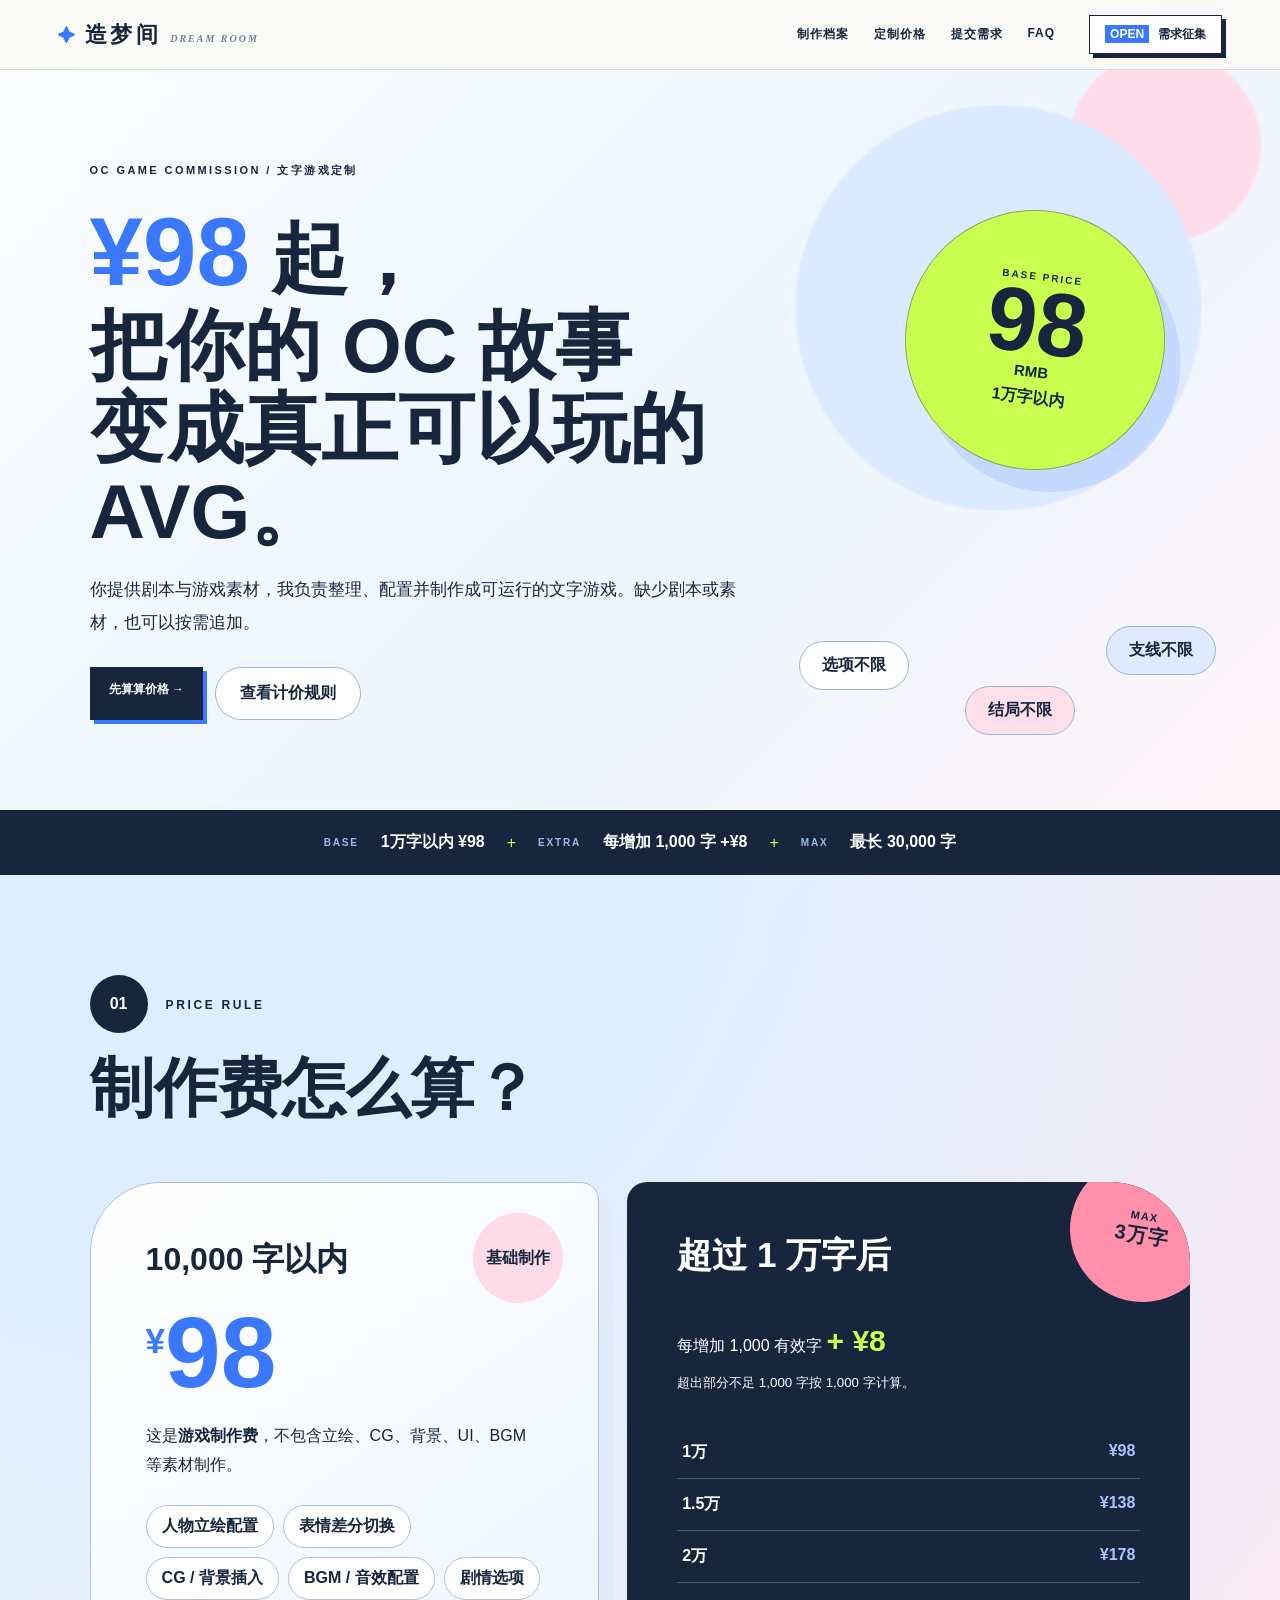
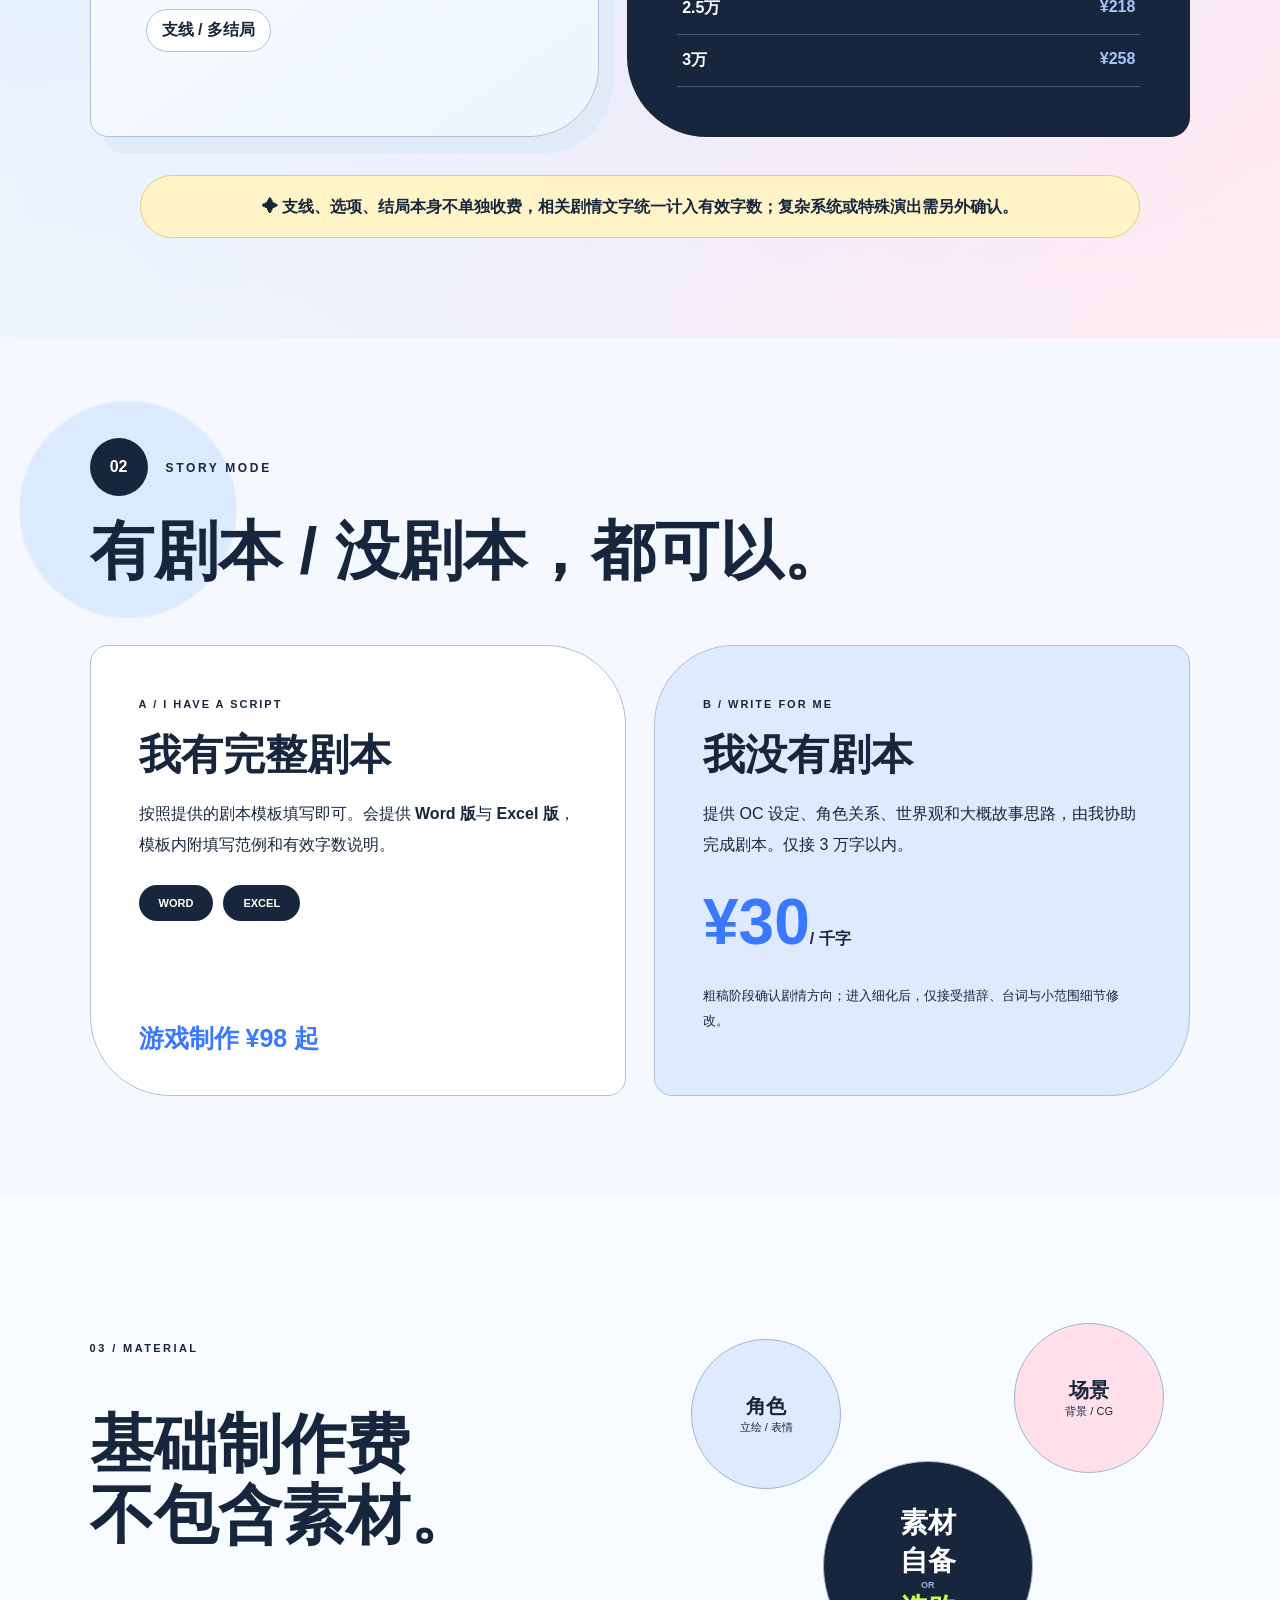
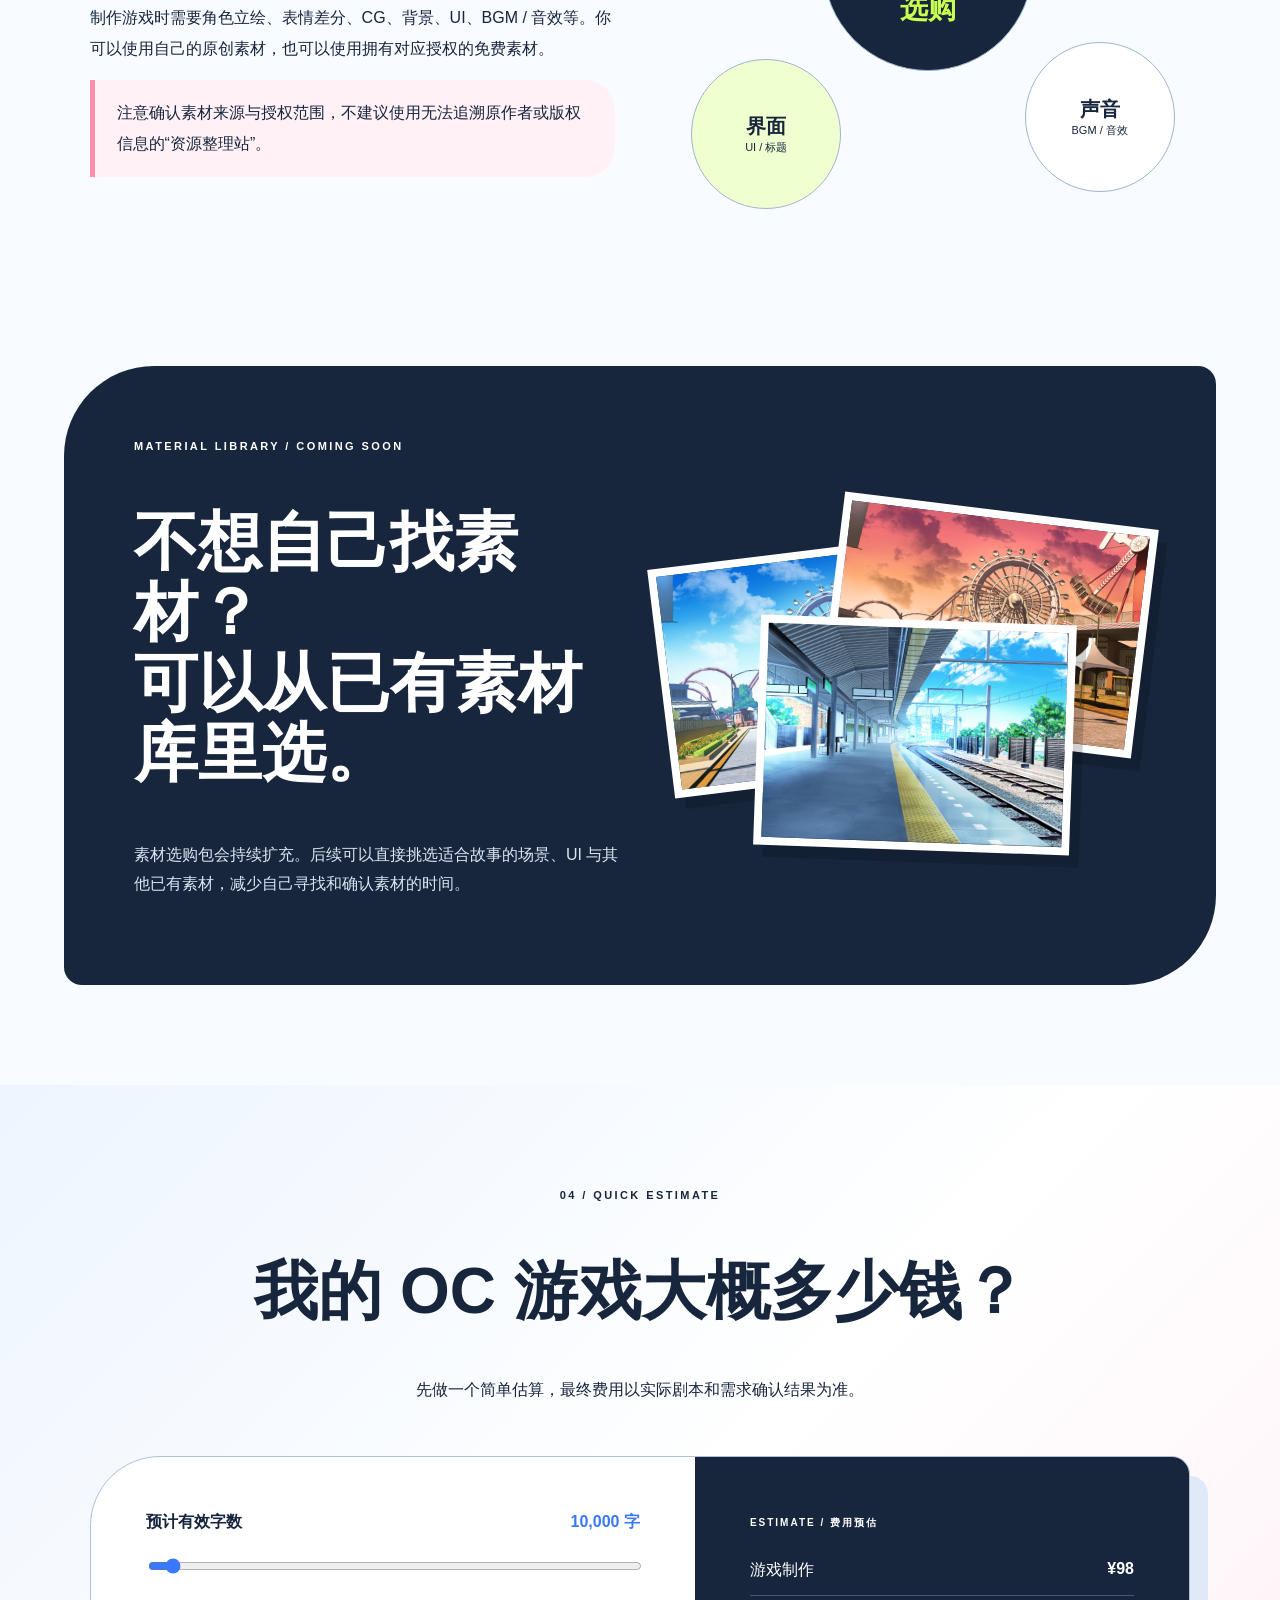
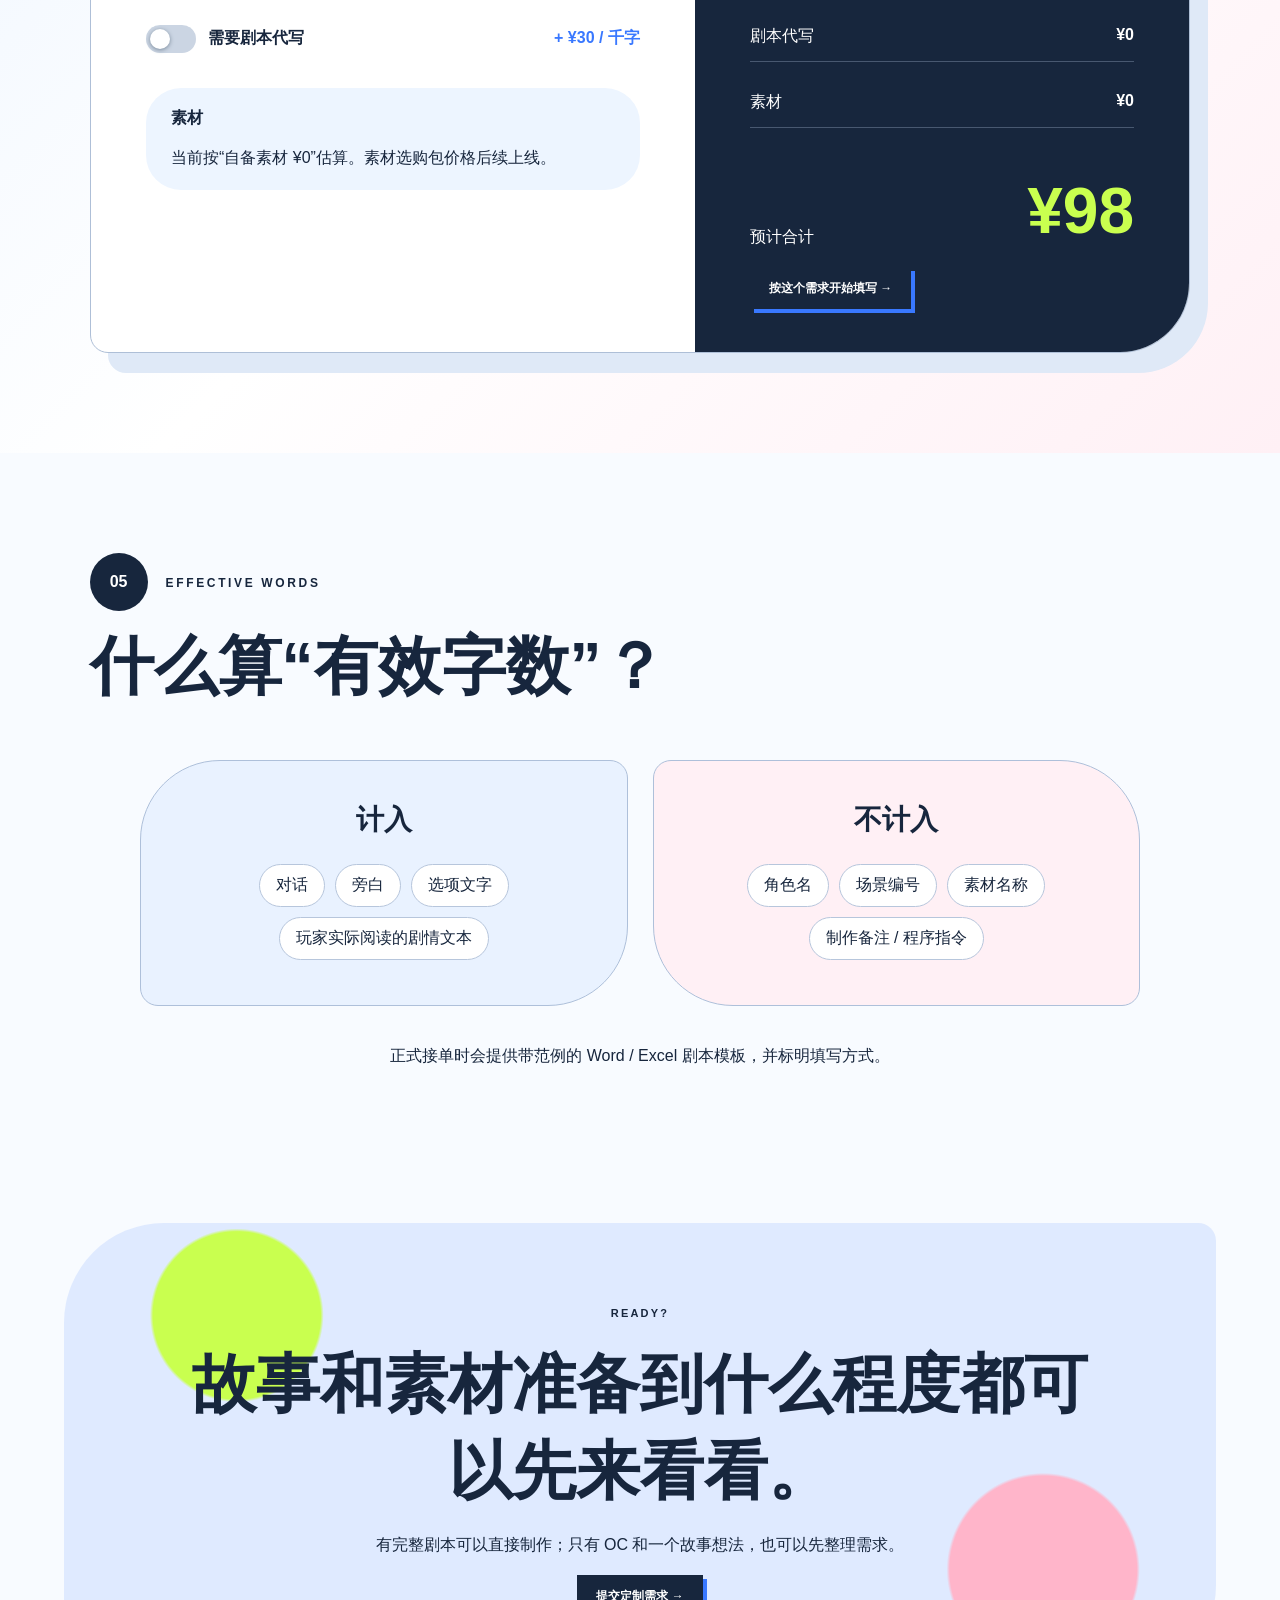
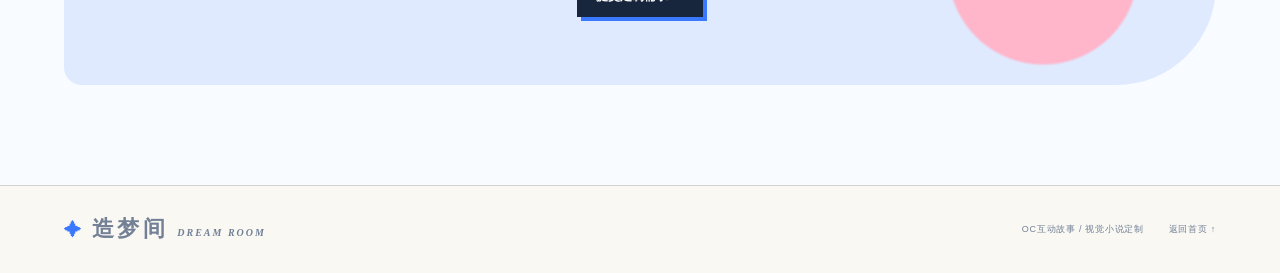
==== commission.html @ 1ba63435 "Add files via upload" ====
<!doctype html><html lang="zh-CN"><head><meta charset="utf-8"><meta name="viewport" content="width=device-width,initial-scale=1"><title>定制价格｜造梦间</title><link rel="stylesheet" href="style.css"><link rel="stylesheet" href="subpages.css"><link rel="stylesheet" href="pricing.css"></head><body class="subpage"><header class="nav"><a class="brand" href="index.html"><span class="brand-star">✦</span><b>造梦间</b><em>DREAM ROOM</em></a><nav><a href="index.html#project">制作档案</a><a href="commission.html">定制价格</a><a href="request.html">提交需求</a><a href="faq.html">FAQ</a></nav><a class="nav-ticket" href="request.html"><span>OPEN</span> 需求征集</a></header><main>
<section class="price-hero"><div class="hero-copy"><span class="eyebrow">OC GAME COMMISSION / 文字游戏定制</span><h1><i>¥98</i> 起，<br>把你的 OC 故事<br><strong>变成真正可以玩的 AVG。</strong></h1><p>你提供剧本与游戏素材，我负责整理、配置并制作成可运行的文字游戏。缺少剧本或素材，也可以按需追加。</p><div class="hero-actions"><a class="btn-fill" href="#calculator">先算算价格 →</a><a class="soft-btn" href="#rules">查看计价规则</a></div></div><div class="price-sticker"><small>BASE PRICE</small><b>98</b><span>RMB</span><em>1万字以内</em></div><div class="bubble b1">选项不限</div><div class="bubble b2">结局不限</div><div class="bubble b3">支线不限</div></section>
<section class="price-strip"><span>BASE</span><b>1万字以内 ¥98</b><i>+</i><span>EXTRA</span><b>每增加 1,000 字 +¥8</b><i>+</i><span>MAX</span><b>最长 30,000 字</b></section>
<section class="pricing-section" id="rules"><div class="sub-title"><b>01</b><span>PRICE RULE</span><h2>制作费怎么算？</h2></div><div class="price-layout"><article class="main-price-card"><div class="round-label">基础制作</div><h3>10,000 字以内</h3><div class="huge-price"><sup>¥</sup>98</div><p>这是<strong>游戏制作费</strong>，不包含立绘、CG、背景、UI、BGM 等素材制作。</p><div class="included"><span>人物立绘配置</span><span>表情差分切换</span><span>CG / 背景插入</span><span>BGM / 音效配置</span><span>剧情选项</span><span>支线 / 多结局</span></div></article><div class="price-ruler"><h3>超过 1 万字后</h3><p>每增加 1,000 有效字 <strong>+ ¥8</strong><br><small>超出部分不足 1,000 字按 1,000 字计算。</small></p><div class="ruler-list"><span><b>1万</b><em>¥98</em></span><span><b>1.5万</b><em>¥138</em></span><span><b>2万</b><em>¥178</em></span><span><b>2.5万</b><em>¥218</em></span><span><b>3万</b><em>¥258</em></span></div><div class="limit-orb">MAX<br><b>3万字</b></div></div></div><div class="notice-pill">✦ 支线、选项、结局本身不单独收费，相关剧情文字统一计入有效字数；复杂系统或特殊演出需另外确认。</div></section>
<section class="script-section"><div class="sub-title"><b>02</b><span>STORY MODE</span><h2>有剧本 / 没剧本，都可以。</h2></div><div class="script-cards"><article class="script-card have"><span>A / I HAVE A SCRIPT</span><h3>我有完整剧本</h3><p>按照提供的剧本模板填写即可。会提供 <b>Word 版</b>与 <b>Excel 版</b>，模板内附填写范例和有效字数说明。</p><div class="doc-pills"><i>WORD</i><i>EXCEL</i></div><strong>游戏制作 ¥98 起</strong></article><article class="script-card need"><span>B / WRITE FOR ME</span><h3>我没有剧本</h3><p>提供 OC 设定、角色关系、世界观和大概故事思路，由我协助完成剧本。仅接 3 万字以内。</p><div class="writer-price"><b>¥30</b><em>/ 千字</em></div><p class="mini">粗稿阶段确认剧情方向；进入细化后，仅接受措辞、台词与小范围细节修改。</p></article></div></section>
<section class="material-section"><div class="material-copy"><span>03 / MATERIAL</span><h2>基础制作费<br>不包含素材。</h2><p>制作游戏时需要角色立绘、表情差分、CG、背景、UI、BGM / 音效等。你可以使用自己的原创素材，也可以使用拥有对应授权的免费素材。</p><p class="warning">注意确认素材来源与授权范围，不建议使用无法追溯原作者或版权信息的“资源整理站”。</p></div><div class="material-orbit"><div class="mat m1">角色<br><small>立绘 / 表情</small></div><div class="mat m2">场景<br><small>背景 / CG</small></div><div class="mat m3">界面<br><small>UI / 标题</small></div><div class="mat m4">声音<br><small>BGM / 音效</small></div><div class="center-mat">素材<br>自备<br><i>OR</i><b>选购</b></div></div></section>
<section class="library-tease"><div><span>MATERIAL LIBRARY / COMING SOON</span><h2>不想自己找素材？<br>可以从已有素材库里选。</h2><p>素材选购包会持续扩充。后续可以直接挑选适合故事的场景、UI 与其他已有素材，减少自己寻找和确认素材的时间。</p></div><div class="scene-stack"><img src="assets/park-day.jpg" onerror="this.src='../rtamu01_19201080.jpg'" alt="场景"><img src="assets/park-sunset.jpg" alt="场景"><img src="assets/station.jpg" onerror="this.style.display='none'" alt="场景"></div></section>
<section class="calculator" id="calculator"><div class="calc-head"><span>04 / QUICK ESTIMATE</span><h2>我的 OC 游戏大概多少钱？</h2><p>先做一个简单估算，最终费用以实际剧本和需求确认结果为准。</p></div><div class="calc-box"><div class="calc-controls"><label>预计有效字数 <output id="wordOut">10,000 字</output><input id="words" type="range" min="10000" max="30000" step="1000" value="10000"></label><label class="toggle-row"><input id="writing" type="checkbox"><span></span><b>需要剧本代写</b><em>+ ¥30 / 千字</em></label><div class="calc-note"><b>素材</b><p>当前按“自备素材 ¥0”估算。素材选购包价格后续上线。</p></div></div><div class="receipt"><small>ESTIMATE / 费用预估</small><p><span>游戏制作</span><b id="gamePrice">¥98</b></p><p><span>剧本代写</span><b id="writePrice">¥0</b></p><p><span>素材</span><b>¥0</b></p><hr><div class="total"><span>预计合计</span><strong id="totalPrice">¥98</strong></div><a class="btn-fill" href="request.html">按这个需求开始填写 →</a></div></div></section>
<section class="word-rule"><div class="sub-title"><b>05</b><span>EFFECTIVE WORDS</span><h2>什么算“有效字数”？</h2></div><div class="word-bubbles"><div class="yes"><b>计入</b><span>对话</span><span>旁白</span><span>选项文字</span><span>玩家实际阅读的剧情文本</span></div><div class="no"><b>不计入</b><span>角色名</span><span>场景编号</span><span>素材名称</span><span>制作备注 / 程序指令</span></div></div><p>正式接单时会提供带范例的 Word / Excel 剧本模板，并标明填写方式。</p></section>
<section class="final-cta"><span>READY?</span><h2>故事和素材准备到什么程度都可以先来看看。</h2><p>有完整剧本可以直接制作；只有 OC 和一个故事想法，也可以先整理需求。</p><a class="btn-fill" href="request.html">提交定制需求 →</a></section>
</main><footer><div class="brand"><span class="brand-star">✦</span><b>造梦间</b><em>DREAM ROOM</em></div><p>OC互动故事 / 视觉小说定制</p><a href="index.html">返回首页 ↑</a></footer><script src="pricing.js"></script></body></html>
---- style.css ----
:root{
  --ink:#182335;--blue:#3978ee;--sky:#72c9f3;--ice:#eef7ff;--paper:#fbfaf7;--cream:#f4f0e8;
  --pink:#ef9fbd;--lime:#cafa66;--line:#b8c7d7;--muted:#66758a;--dark:#101722;
  --serif:"Times New Roman","Songti SC","SimSun",serif;
  --sans:"Arial","PingFang SC","Microsoft YaHei",sans-serif;
  --cnserif:"Songti SC","STSong","SimSun",serif;
  --kai:"KaiTi","STKaiti",serif;
}
*{box-sizing:border-box}html{scroll-behavior:smooth}body{margin:0;color:var(--ink);font-family:var(--sans);background:#f7f7f4;overflow-x:hidden}a{color:inherit;text-decoration:none}img{display:block}.page-noise{position:fixed;inset:0;pointer-events:none;z-index:100;background-image:radial-gradient(rgba(24,35,53,.055) .55px,transparent .55px);background-size:5px 5px;mix-blend-mode:multiply;opacity:.22}.nav{height:70px;padding:0 4.5vw;display:flex;align-items:center;gap:34px;position:fixed;z-index:50;top:0;width:100%;background:rgba(250,250,247,.9);backdrop-filter:blur(16px);border-bottom:1px solid rgba(24,35,53,.14)}.brand{display:flex;align-items:baseline;gap:9px;margin-right:auto}.brand-star{color:var(--blue);font-size:18px}.brand b{font-family:var(--cnserif);font-size:22px;letter-spacing:.16em}.brand em{font-family:Georgia,var(--serif);font-size:10px;font-weight:600;letter-spacing:.2em;color:#718097}.nav nav{display:flex;gap:25px;font-size:12px;font-weight:700;letter-spacing:.08em}.nav nav a{position:relative;padding:5px 0}.nav nav a:after{content:"";position:absolute;left:0;right:100%;bottom:0;height:2px;background:var(--blue);transition:.25s}.nav nav a:hover:after{right:0}.nav-ticket{font-size:12px;font-weight:800;border:1px solid var(--ink);padding:10px 15px;box-shadow:4px 4px 0 var(--ink);background:white}.nav-ticket span{background:var(--blue);color:white;padding:2px 5px;margin-right:6px}

.hero{min-height:850px;height:100vh;position:relative;overflow:hidden;padding-top:70px;background:linear-gradient(135deg,#f8f7f2 0%,#edf7ff 57%,#f7e9ef 100%)}.hero-bg{position:absolute;inset:0;background:linear-gradient(rgba(255,255,255,.86),rgba(255,255,255,.86)),url('assets/park-day.jpg') center/cover;filter:saturate(.7);opacity:.38}.hero-script{position:absolute;top:70px;left:2.5vw;font-family:Georgia,var(--serif);font-style:italic;font-size:clamp(95px,15vw,240px);line-height:.9;color:rgba(54,81,112,.065);white-space:nowrap;letter-spacing:-.08em}.hero-gridmark{position:absolute;right:-5vw;top:15vh;width:46vw;height:46vw;border-radius:50%;border:1px solid rgba(57,120,238,.17);box-shadow:0 0 0 42px rgba(255,255,255,.18),0 0 0 43px rgba(57,120,238,.1),0 0 0 85px rgba(255,255,255,.14),0 0 0 86px rgba(57,120,238,.07)}.hero-card{position:absolute;z-index:5;left:6.2vw;top:20%;width:min(590px,45vw);padding:28px 34px 30px;background:rgba(255,255,255,.84);border:1px solid rgba(24,35,53,.5);box-shadow:12px 12px 0 rgba(57,120,238,.15),0 30px 70px rgba(31,62,101,.13)}.hero-card:before,.hero-card:after{content:"✦";position:absolute;font-size:22px;color:var(--blue)}.hero-card:before{left:-11px;top:-16px}.hero-card:after{right:-11px;bottom:-16px}.hero-card-head{display:flex;justify-content:space-between;border-bottom:1px solid rgba(24,35,53,.24);padding-bottom:11px;font-size:9px;font-weight:800;letter-spacing:.18em}.hero-card-head b{color:var(--blue)}.hero-title{padding:42px 0 30px}.hero-title small{font-family:var(--kai);font-size:16px;color:#74849b}.hero h1{font-family:var(--cnserif);font-size:clamp(42px,4.5vw,72px);line-height:1.14;margin:12px 0 20px;letter-spacing:-.035em;font-weight:700}.hero h1 i{font-family:var(--kai);font-weight:500;color:var(--blue);font-style:normal}.hero-title p{font-size:12px;letter-spacing:.28em;font-weight:800;color:#54657c}.hero-actions{display:flex;gap:12px}.btn-fill,.btn-line{font-size:12px;font-weight:800;padding:13px 18px;border:1px solid var(--ink)}.btn-fill{background:var(--ink);color:white;box-shadow:4px 4px 0 var(--blue)}.btn-line{background:white}.hero-meta{display:grid;grid-template-columns:repeat(3,1fr);margin-top:36px;border-top:1px solid rgba(24,35,53,.18);padding-top:17px;gap:15px;font-size:8px;letter-spacing:.13em;color:#8590a0}.hero-meta b{display:block;margin-top:5px;font-size:10px;color:var(--ink);letter-spacing:.04em}.hero-visual{position:absolute;z-index:3;right:3vw;top:9%;width:52vw;height:87%;}.photo-frame{position:absolute;right:0;top:9%;width:77%;height:67%;background:#fff;padding:10px;border:1px solid rgba(24,35,53,.2);box-shadow:0 28px 60px rgba(39,72,110,.17);transform:rotate(1.2deg);overflow:hidden}.photo-frame:before{content:"";position:absolute;inset:18px;border:1px solid rgba(255,255,255,.75);z-index:2}.photo-frame img{width:100%;height:100%;object-fit:cover}.photo-label{position:absolute;right:16px;bottom:15px;background:white;border:1px solid var(--ink);padding:7px 9px;font-size:8px;font-weight:900;letter-spacing:.16em}.hero-girl{position:absolute;height:96%;left:3%;bottom:-10%;z-index:6;filter:drop-shadow(0 20px 22px rgba(31,51,80,.2))}.mini-polaroid{position:absolute;z-index:8;background:#fff;padding:7px 7px 22px;border:1px solid rgba(24,35,53,.22);box-shadow:0 10px 28px rgba(27,49,78,.16)}.mini-polaroid img{width:100%;height:100%;object-fit:cover}.mini-polaroid span{position:absolute;bottom:6px;left:8px;font:700 7px Arial;letter-spacing:.14em}.mini-a{width:190px;height:130px;right:3%;bottom:4%;transform:rotate(-4deg)}.mini-b{width:145px;height:105px;right:30%;top:5%;transform:rotate(5deg)}.sticker{position:absolute;z-index:9;display:grid;place-items:center;background:white;border:1px solid var(--ink);font-weight:900;box-shadow:3px 3px 0 var(--ink)}.st1{right:4%;top:4%;width:42px;height:42px;color:var(--blue);font-size:21px;transform:rotate(8deg)}.st2{right:18%;bottom:7%;width:48px;height:28px;background:var(--lime);font-size:12px;transform:rotate(-6deg)}.st3{right:0;top:31%;padding:7px 10px;background:var(--pink);font-size:9px;letter-spacing:.12em;transform:rotate(90deg)}.scroll-note{position:absolute;z-index:9;left:6.2vw;bottom:26px;font-size:8px;font-weight:800;letter-spacing:.2em;color:#75869b}

.file-section,.commission-section,.process-section{position:relative;max-width:1500px;margin:auto;padding:120px 6vw 130px}.giant-word{position:absolute;top:68px;left:3.5vw;font:bold clamp(70px,10vw,150px)/1 Arial;color:rgba(30,45,65,.045);letter-spacing:-.07em;white-space:nowrap}.giant-word.soft{color:rgba(57,120,238,.055)}.file-title-row{position:relative;z-index:2;display:flex;align-items:flex-end;justify-content:space-between;margin-bottom:52px}.chapter-tag{display:grid;grid-template-columns:56px auto;grid-template-rows:auto auto;align-items:center;column-gap:14px}.chapter-tag>span{grid-row:1/3;display:grid;place-items:center;width:56px;height:56px;border:1px solid var(--ink);font-family:Georgia,var(--serif);font-size:22px;font-style:italic;background:white;box-shadow:4px 4px 0 var(--blue)}.chapter-tag b{font-family:var(--cnserif);font-size:30px;letter-spacing:.06em}.chapter-tag em{font:700 9px Arial;letter-spacing:.22em;color:#7d8999}.status-ribbon{position:relative;background:var(--ink);color:white;padding:10px 22px 10px 28px;font-size:9px;font-weight:900;letter-spacing:.17em}.status-ribbon:before{content:"";position:absolute;left:-12px;top:0;border-top:17px solid transparent;border-bottom:17px solid transparent;border-right:12px solid var(--ink)}.project-board{display:grid;grid-template-columns:1.45fr .75fr;gap:38px;align-items:start}.screen-frame{padding:12px;background:white;border:1px solid rgba(24,35,53,.28);box-shadow:10px 12px 0 rgba(24,35,53,.055),0 28px 55px rgba(44,67,94,.1)}.frame-top,.frame-bottom{display:flex;justify-content:space-between;align-items:center;padding:6px 4px;font-size:8px;font-weight:800;letter-spacing:.16em}.frame-top b{background:var(--blue);color:white;padding:3px 6px}.screen-frame>img{width:100%;aspect-ratio:16/9;object-fit:cover;border:1px solid #d9dce1}.frame-bottom{color:#8490a0}.snapshot-row{display:grid;grid-template-columns:1fr 1fr;gap:14px;margin-top:14px}.snapshot-row figure{margin:0;background:white;border:1px solid rgba(24,35,53,.18);padding:7px 7px 24px;position:relative}.snapshot-row img{width:100%;height:160px;object-fit:cover}.snapshot-row figcaption{position:absolute;bottom:6px;left:8px;font-size:8px;font-weight:800;letter-spacing:.14em}.project-sheet{position:relative;background:#fffdfa;border:1px solid rgba(24,35,53,.28);padding:42px 36px 34px;min-height:650px;box-shadow:8px 8px 0 #e7edf3}.project-sheet:before{content:"";position:absolute;left:16px;top:0;bottom:0;border-left:1px dashed #cbd4dc}.paperclip{position:absolute;right:24px;top:12px;font:60px/1 Georgia;color:#111;transform:rotate(-12deg)}.sheet-kicker{font-size:9px;font-weight:900;letter-spacing:.18em;color:var(--blue)}.project-sheet h2{font-family:var(--cnserif);font-size:44px;line-height:1.15;margin:18px 0 24px}.project-sheet h2 i{font-family:var(--kai);font-weight:400;color:var(--blue);font-style:normal}.project-sheet p{line-height:1.9;color:#5f6f82;font-size:13px}.project-sheet .lead{font-family:var(--cnserif);font-size:17px;color:var(--ink)}.progress-list{margin-top:28px}.progress-list>div{position:relative;display:grid;grid-template-columns:1fr auto;gap:6px;margin-top:15px;font-size:10px;font-weight:800}.progress-list i{grid-column:1/3;height:4px;background:#e8edf1}.progress-list em{display:block;height:100%;background:linear-gradient(90deg,var(--blue),var(--sky))}.sheet-stamp{position:absolute;right:23px;bottom:25px;border:2px solid rgba(57,120,238,.5);color:rgba(57,120,238,.65);padding:8px 11px;font-size:8px;letter-spacing:.15em;transform:rotate(-8deg);text-align:center}.sheet-stamp b{font-size:12px}

.manifesto{height:680px;position:relative;overflow:hidden;background:#0e1724}.manifesto>img{width:100%;height:100%;object-fit:cover;filter:saturate(.9)}.manifesto-shade{position:absolute;inset:0;background:linear-gradient(90deg,rgba(9,17,29,.87),rgba(9,17,29,.45) 50%,rgba(9,17,29,.05))}.manifesto-card{position:absolute;left:7vw;top:50%;transform:translateY(-50%);color:white;border-left:1px solid rgba(255,255,255,.6);padding:12px 0 14px 34px;max-width:650px}.manifesto-card .num{position:absolute;left:-29px;top:-58px;font:italic 70px Georgia;color:var(--lime)}.manifesto-card small{font:700 9px Arial;letter-spacing:.22em;color:#c8dcf2}.manifesto-card h2{font-family:var(--cnserif);font-size:55px;line-height:1.15;margin:15px 0 20px}.manifesto-card h2 i{font-family:Georgia,var(--serif);font-style:italic;color:#9cc9ff;font-weight:400}.manifesto-card p{font-family:var(--kai);font-size:18px;line-height:2}.manifesto-card strong{display:block;margin-top:25px;font-size:14px;letter-spacing:.05em}.manifesto-script{position:absolute;right:2vw;bottom:-10px;font:italic clamp(60px,9vw,130px)/1 Georgia;color:rgba(255,255,255,.16);white-space:nowrap}

.side-copy{font-family:var(--kai);font-size:14px;line-height:1.8;color:#728096;text-align:right}.commission-deck{display:grid;grid-template-columns:repeat(4,1fr);gap:18px}.deck-card{position:relative;height:520px;background:#fff;border:1px solid rgba(24,35,53,.3);overflow:hidden;box-shadow:5px 6px 0 rgba(24,35,53,.055);transition:.3s}.deck-card:hover{transform:translateY(-8px) rotate(-.4deg);box-shadow:8px 12px 0 rgba(57,120,238,.13)}.deck-top{position:absolute;z-index:8;left:0;right:0;top:0;height:48px;display:flex;align-items:center;justify-content:space-between;padding:0 14px;border-bottom:1px solid rgba(24,35,53,.15);font-size:9px;font-weight:900;letter-spacing:.14em;background:rgba(255,255,255,.88)}.deck-top span{font:italic 22px Georgia;color:var(--blue)}.deck-card>img{position:absolute;height:78%;left:50%;transform:translateX(-50%);bottom:82px;object-fit:contain}.deck-copy{position:absolute;z-index:9;bottom:0;left:0;right:0;padding:18px;background:rgba(255,255,255,.93);border-top:1px solid rgba(24,35,53,.15)}.deck-copy h3{font-family:var(--cnserif);font-size:25px;margin:0 0 7px}.deck-copy p{font-size:11px;line-height:1.8;color:#647386;margin:0}.corner-code{position:absolute;z-index:10;right:-23px;top:96px;background:var(--ink);color:white;padding:6px 28px;font:800 8px Arial;letter-spacing:.15em;transform:rotate(90deg)}.card-character{background:linear-gradient(145deg,#fff 0 58%,#edf5ff 58%)}.card-story{background:#101720}.story-cut{position:absolute;inset:48px 0 115px;clip-path:polygon(0 0,100% 8%,90% 100%,0 92%)}.story-cut img{width:100%;height:100%;object-fit:cover;filter:saturate(.8)}.card-story .deck-copy,.card-story .deck-top{background:rgba(13,20,30,.88);color:white}.card-story .deck-copy p{color:#b8c8d8}.card-interaction{background:linear-gradient(150deg,#f7fbff,#e7f0ff)}.choice-ui{position:absolute;top:95px;left:22px;right:22px;padding:24px 18px;border:1px solid var(--ink);background:rgba(255,255,255,.82);box-shadow:6px 6px 0 var(--blue)}.choice-ui button{display:block;width:100%;margin:10px 0;padding:12px;border:1px solid #9fb2c9;background:white;text-align:left;font:800 9px Arial;letter-spacing:.12em}.choice-ui button:first-child{background:var(--ink);color:white}.choice-line{font-family:var(--kai);font-size:16px;margin-top:24px;border-top:1px dashed #8aa0b9;padding-top:18px}.card-visual{background:#f8f6f1}.visual-collage{position:absolute;top:70px;left:16px;right:16px;height:320px}.visual-collage img{position:absolute;width:78%;height:67%;object-fit:cover;border:7px solid white;box-shadow:0 10px 22px rgba(30,44,64,.12)}.visual-collage img:first-child{left:0;top:0;transform:rotate(-4deg)}.visual-collage img:last-child{right:0;bottom:0;transform:rotate(5deg)}

.character-showcase{padding:110px 6vw 130px;background:#eaf2ff;position:relative;overflow:hidden}.character-showcase:before{content:"CHARACTER";position:absolute;right:-2vw;top:15px;font:bold 120px Arial;color:rgba(57,120,238,.06);letter-spacing:-.08em}.showcase-head{max-width:1500px;margin:0 auto 46px}.showcase-head>span{font:800 9px Arial;letter-spacing:.2em;color:var(--blue)}.showcase-head h2{font-family:var(--cnserif);font-size:46px;line-height:1.15;margin:12px 0}.showcase-head h2 i{font-family:Georgia,var(--serif);font-style:italic;color:var(--blue);font-weight:400}.char-layout{max-width:1500px;margin:auto;display:grid;grid-template-columns:1.15fr .85fr;gap:22px}.char-card{height:600px;position:relative;overflow:hidden;border:1px solid rgba(24,35,53,.28);box-shadow:8px 9px 0 rgba(24,35,53,.07)}.blue-card{background:linear-gradient(145deg,#fff 0 53%,#cfe3ff 53%)}.dark-card{background:linear-gradient(145deg,#101722 0 53%,#dce6f5 53%)}.char-card>img{position:absolute;height:92%;bottom:-6%;left:49%;transform:translateX(-50%);filter:drop-shadow(0 14px 18px rgba(26,43,64,.18))}.char-name{position:absolute;z-index:5;left:28px;top:28px;max-width:45%}.dark-card .char-name{color:white}.char-name small{font:800 9px Arial;letter-spacing:.16em;color:var(--blue)}.dark-card .char-name small{color:#9ebeff}.char-name h3{font-family:var(--cnserif);font-size:42px;margin:12px 0 8px}.char-name p{font-family:var(--kai);font-size:15px}.thumbs{position:absolute;z-index:6;right:16px;top:70px;display:grid;gap:8px}.thumbs img{width:78px;height:105px;object-fit:cover;object-position:50% 15%;background:white;border:4px solid white;box-shadow:0 4px 12px rgba(20,35,55,.15)}

.process-section{padding-bottom:115px}.process-track{display:grid;grid-template-columns:1fr auto 1fr auto 1fr auto 1fr;align-items:center;gap:12px}.process-card{min-height:270px;background:#fff;border:1px solid rgba(24,35,53,.26);padding:26px 24px;position:relative}.process-card:before{content:"";position:absolute;top:10px;right:10px;width:22px;height:22px;border-top:1px solid var(--blue);border-right:1px solid var(--blue)}.process-card>span{font:italic 42px Georgia;color:#b9cce7}.process-card small{display:block;margin-top:16px;font:800 8px Arial;letter-spacing:.18em;color:var(--blue)}.process-card h3{font-family:var(--cnserif);font-size:22px;margin:18px 0 12px}.process-card p{font-size:12px;line-height:1.8;color:#68788b}.process-track>i{font:italic 30px Georgia;color:var(--blue)}

.requirements-section{background:var(--dark);color:white;padding:110px 6vw 0}.req-inner{max-width:1500px;margin:auto;display:grid;grid-template-columns:.7fr 1.3fr;gap:70px}.req-heading>span{font:800 9px Arial;letter-spacing:.2em;color:#8fb8ff}.req-heading h2{font-family:var(--cnserif);font-size:50px;line-height:1.15;margin:16px 0 25px}.req-heading h2 i{font-family:Georgia,var(--serif);font-style:italic;color:#9fc5ff;font-weight:400}.req-heading p{font-family:var(--kai);line-height:2;color:#aebdce}.req-stack{display:grid;gap:12px}.req-stack article{position:relative;background:#f7f7f4;color:var(--ink);padding:24px 30px 26px 78px;border-left:8px solid var(--blue)}.req-stack article:nth-child(2){border-left-color:var(--pink)}.req-stack article:nth-child(3){border-left-color:var(--lime)}.req-stack b{position:absolute;left:22px;top:20px;font:italic 32px Georgia;color:#aab6c6}.req-stack span{font:800 8px Arial;letter-spacing:.18em;color:#76879d}.req-stack h3{font-family:var(--cnserif);font-size:22px;margin:8px 0}.req-stack p{font-size:12px;line-height:1.8;color:#657487;margin:0}.req-note{margin:75px -6vw 0;padding:18px 6vw;background:var(--lime);color:#182335;text-align:center;font-family:var(--kai);font-size:15px;letter-spacing:.05em}

.contact{height:700px;position:relative;overflow:hidden;background:linear-gradient(120deg,#fdfcf9 0%,#ecf5ff 54%,#fdebf2 100%);padding:120px 7vw}.contact-bgword{position:absolute;left:-1vw;bottom:-8px;font:bold clamp(100px,17vw,250px)/.8 Arial;color:rgba(24,35,53,.05);letter-spacing:-.09em}.contact-copy{position:relative;z-index:4;max-width:650px}.contact-copy>span{font:800 9px Arial;letter-spacing:.2em;color:var(--blue)}.contact h2{font-family:var(--cnserif);font-size:clamp(46px,5vw,72px);line-height:1.14;margin:18px 0 24px}.contact h2 i{font-family:var(--kai);font-style:normal;color:var(--blue);font-weight:400}.contact p{font-size:13px;line-height:2;color:#617186}.contact button{margin-top:24px;border:1px solid var(--ink);background:var(--ink);color:white;padding:14px 22px;font-weight:900;box-shadow:5px 5px 0 var(--blue);cursor:pointer}.contact-girl{position:absolute;z-index:3;height:105%;right:7%;bottom:-18%;filter:drop-shadow(0 20px 25px rgba(33,54,82,.18))}.contact-ticket{position:absolute;z-index:5;right:4vw;bottom:45px;width:260px;background:white;border:1px solid var(--ink);padding:14px 16px;box-shadow:5px 5px 0 var(--ink);transform:rotate(-4deg)}.contact-ticket:before{content:"";position:absolute;top:0;bottom:0;left:44px;border-left:1px dashed #9aa6b4}.contact-ticket span{display:block;font:800 8px Arial;letter-spacing:.16em;color:var(--blue);margin-left:45px}.contact-ticket b{display:block;font:italic 24px Georgia;margin:8px 0 7px 45px}.contact-ticket em{display:block;font:800 8px Arial;letter-spacing:.13em;margin-left:45px;color:#6d7b8d}

footer{padding:28px 5vw;display:flex;align-items:center;gap:25px;background:#f9f8f3;border-top:1px solid rgba(24,35,53,.18);font-size:9px;letter-spacing:.08em;color:#738095}footer .brand{margin:0}footer p{margin-left:auto}footer>span{font-weight:900;color:var(--blue)}

@media(max-width:1050px){.nav nav{display:none}.hero-card{left:4vw;width:52vw}.hero-visual{right:-4vw;width:58vw}.commission-deck{grid-template-columns:1fr 1fr}.project-board{grid-template-columns:1fr}.project-sheet{min-height:0}.char-layout{grid-template-columns:1fr}.process-track{grid-template-columns:1fr}.process-track>i{transform:rotate(90deg);justify-self:center}.req-inner{grid-template-columns:1fr}.contact-girl{right:-2%}}
@media(max-width:720px){.nav{height:60px;padding:0 16px}.nav-ticket{padding:8px 10px;box-shadow:3px 3px 0 var(--ink)}.brand em{display:none}.hero{min-height:880px;height:auto;padding-bottom:40px}.hero-script{top:80px;font-size:95px}.hero-card{position:relative;left:auto;top:auto;margin:85px 18px 0;width:auto;padding:22px 20px}.hero h1{font-size:40px}.hero-title{padding:28px 0 22px}.hero-actions{flex-direction:column}.hero-meta{grid-template-columns:1fr 1fr}.hero-visual{position:relative;right:auto;top:auto;width:100%;height:430px;margin-top:8px}.photo-frame{width:78%;height:62%;right:4%;top:22%}.hero-girl{height:100%;left:-2%;bottom:-14%}.mini-a{width:125px;height:90px;right:4%;bottom:0}.mini-b{width:105px;height:78px;right:12%;top:2%}.scroll-note{display:none}.file-section,.commission-section,.process-section{padding:90px 18px}.giant-word{top:55px;left:10px;font-size:65px}.file-title-row{align-items:flex-start;flex-direction:column;gap:18px}.chapter-tag b{font-size:26px}.project-board{gap:18px}.snapshot-row img{height:105px}.project-sheet{padding:35px 24px}.project-sheet h2{font-size:36px}.manifesto{height:620px}.manifesto-card{left:24px;right:24px;padding-left:24px}.manifesto-card h2{font-size:40px}.manifesto-card p{font-size:16px}.manifesto-script{font-size:55px}.side-copy{text-align:left}.commission-deck{grid-template-columns:1fr}.deck-card{height:500px}.character-showcase{padding:85px 18px}.showcase-head h2{font-size:37px}.char-card{height:510px}.char-name h3{font-size:34px}.char-card>img{height:86%;left:52%}.thumbs img{width:58px;height:82px}.requirements-section{padding:85px 18px 0}.req-inner{gap:35px}.req-heading h2{font-size:40px}.req-stack article{padding-left:64px}.req-note{margin:55px -18px 0;padding:16px 20px}.contact{height:760px;padding:85px 22px}.contact h2{font-size:43px}.contact-girl{height:62%;right:-18%;bottom:-9%;opacity:.58}.contact-ticket{right:16px;bottom:24px;width:230px}footer{align-items:flex-start;flex-direction:column}footer p{margin-left:0}}

/* ===== V0.3 visual language: OC layout / soft UI / rounded composition ===== */
:root{
  --round:"Microsoft YaHei UI","PingFang SC","Microsoft YaHei",Arial,sans-serif;
  --display:"Microsoft YaHei UI","PingFang SC","Microsoft YaHei",Arial,sans-serif;
}
body{font-family:var(--round);background:
  radial-gradient(circle at 10% 8%,rgba(78,131,255,.11) 0 90px,transparent 92px),
  radial-gradient(circle at 88% 18%,rgba(239,159,189,.10) 0 120px,transparent 122px),
  linear-gradient(180deg,#f5f9ff 0%,#fbfaf7 42%,#f3f7ff 100%)}

/* Chinese typography: no italics; weight / outline / rounded distinction */
h1,h2,h3,.chapter-tag b,.brand b,.project-sheet .lead,.char-name h3,.deck-copy h3,.req-stack h3{font-family:var(--display)}
.hero h1 i,.project-sheet h2 i,.manifesto-card h2 i,.showcase-head h2 i,.req-heading h2 i,.contact h2 i{font-family:var(--display);font-style:normal!important;font-weight:900}
.hero-title small,.side-copy,.manifesto-card p,.choice-line,.char-name p,.req-heading p,.req-note{font-family:var(--round);font-style:normal}
.hero-title small,.side-copy,.char-name p{font-weight:500;text-shadow:0 0 1px rgba(24,35,53,.32)}

/* Hero becomes layered poster instead of a rigid square card */
.hero{background:
  radial-gradient(circle at 72% 26%,rgba(105,166,255,.22) 0 150px,transparent 152px),
  radial-gradient(circle at 14% 74%,rgba(255,186,210,.18) 0 110px,transparent 112px),
  linear-gradient(135deg,#f4f9ff 0%,#fff 50%,#f7f0ff 100%)}
.hero-card{border:none;border-radius:34px 12px 34px 12px;box-shadow:16px 20px 0 rgba(57,120,238,.11),0 34px 80px rgba(31,62,101,.13);clip-path:polygon(0 0,92% 0,100% 8%,100% 100%,8% 100%,0 92%);padding:34px 42px 38px;background:rgba(255,255,255,.86);backdrop-filter:blur(10px)}
.hero-card:before{content:"";left:-36px;top:42px;width:78px;height:78px;border-radius:50%;background:var(--blue);opacity:.12}
.hero-card:after{content:"";right:-48px;bottom:54px;width:104px;height:104px;border-radius:50%;background:var(--pink);opacity:.14}
.hero-card-head{border-bottom:none;padding-bottom:0}.hero-card-head:after{content:"";display:block;position:absolute;left:42px;right:70px;top:64px;height:1px;background:linear-gradient(90deg,var(--blue),transparent)}
.hero h1{font-size:clamp(44px,4.8vw,74px);font-weight:900;letter-spacing:-.04em}.hero h1 i{display:inline;color:#3f72ee;text-shadow:1px 1px 0 rgba(255,255,255,.8)}
.hero-title p{font-family:var(--round);font-weight:800;letter-spacing:.15em}
.hero-meta{border-top:none;background:rgba(236,244,255,.75);border-radius:18px;padding:14px 18px;margin-top:28px}
.hero-orb{position:absolute;border-radius:50%;z-index:1;filter:blur(.1px)}
.orb-a{width:190px;height:190px;left:43%;top:15%;border:28px solid rgba(57,120,238,.08)}
.orb-b{width:90px;height:90px;left:2.5%;bottom:12%;background:rgba(202,250,102,.20)}
.orb-c{width:64px;height:64px;right:1.5%;bottom:8%;background:rgba(239,159,189,.20)}
.photo-frame{border-radius:26px 8px 26px 8px;border:none;box-shadow:0 28px 60px rgba(39,72,110,.17),8px 8px 0 rgba(57,120,238,.12);transform:rotate(1deg)}
.photo-frame img{border-radius:18px 4px 18px 4px}.mini-polaroid{border-radius:16px 4px 16px 4px;border:none}.sticker{border-radius:999px;box-shadow:3px 4px 0 rgba(24,35,53,.18);border:none}.st3{border-radius:12px}

/* section headings softer and more circular */
.file-section,.commission-section,.process-section{overflow:hidden}
.file-section:before,.commission-section:before,.process-section:before{content:"";position:absolute;width:230px;height:230px;border-radius:50%;border:38px solid rgba(57,120,238,.05);right:-60px;top:34px}
.chapter-tag{grid-template-columns:64px auto}.chapter-tag>span{width:64px;height:64px;border:none;border-radius:50%;background:linear-gradient(145deg,#fff,#dceaff);box-shadow:inset 0 0 0 1px rgba(24,35,53,.16),6px 6px 0 rgba(57,120,238,.12);font-family:var(--round);font-style:normal;font-weight:900;color:var(--blue)}
.chapter-tag b{font-weight:900;letter-spacing:.04em}.chapter-tag em{font-style:normal}
.status-ribbon{border-radius:999px;padding:10px 18px}.status-ribbon:before{display:none}
.round-chip{width:86px;height:86px;border-radius:50%;display:grid;place-items:center;font-size:11px;font-weight:900;letter-spacing:.12em;color:white;box-shadow:0 0 0 10px rgba(57,120,238,.07)}
.rc-a{background:var(--blue);margin-left:auto;margin-right:20px}.rc-b{background:#8a77ef;margin-left:auto;margin-right:20px}

/* Project area: asymmetrical, rounded, overlapping */
.project-board{grid-template-columns:1.3fr .8fr;gap:26px;position:relative}.project-board:after{content:"";position:absolute;width:180px;height:180px;border-radius:50%;background:rgba(202,250,102,.16);left:47%;bottom:-50px;z-index:-1}
.screen-frame{border:none;border-radius:28px 8px 28px 8px;overflow:hidden;box-shadow:12px 16px 0 rgba(57,120,238,.08),0 25px 55px rgba(44,67,94,.10)}
.screen-frame>img{border:none;border-radius:16px}.snapshot-row figure{border:none;border-radius:999px;padding:8px;background:white;box-shadow:0 10px 30px rgba(31,62,101,.10);overflow:hidden}.snapshot-row img{border-radius:999px}.snapshot-row figcaption{background:rgba(255,255,255,.9);padding:4px 10px;border-radius:999px}
.project-sheet{border:none;border-radius:34px 10px 34px 10px;min-height:620px;box-shadow:10px 14px 0 #dfeaff,0 30px 60px rgba(31,62,101,.10);background:linear-gradient(160deg,#fff 0%,#fbfdff 63%,#edf4ff 100%)}
.project-sheet:before{display:none}.project-sheet:after{content:"";position:absolute;width:120px;height:120px;border-radius:50%;right:-40px;top:120px;background:rgba(239,159,189,.13)}
.paperclip{display:none}.project-sheet h2{font-weight:900}.progress-list i{height:9px;border-radius:999px}.progress-list em{border-radius:999px}.sheet-stamp{border-radius:50%;width:92px;height:92px;display:grid;place-items:center;border:2px dashed rgba(57,120,238,.45);transform:rotate(-8deg);background:rgba(255,255,255,.7)}

/* Manifesto: less corporate, more poster / sticker */
.manifesto-card{border-left:none;background:rgba(11,21,34,.66);padding:34px 38px;border-radius:36px 10px 36px 10px;backdrop-filter:blur(5px);box-shadow:10px 12px 0 rgba(255,255,255,.09)}
.manifesto-card .num{left:auto;right:28px;top:-45px;width:82px;height:82px;border-radius:50%;display:grid;place-items:center;background:var(--lime);color:#182335;font-family:var(--round);font-style:normal;font-weight:900;font-size:34px}.manifesto-card h2{font-weight:900}.manifesto-card p{font-weight:500}

/* Commission deck: staggered rounded cards + circles; no four perfect boxes */
.commission-section{background:radial-gradient(circle at 15% 15%,rgba(114,201,243,.15),transparent 24%),radial-gradient(circle at 88% 70%,rgba(239,159,189,.13),transparent 22%),#fbfcff}
.bubble-field{position:absolute;inset:0;pointer-events:none}.bubble-field span{position:absolute;border-radius:50%;background:rgba(57,120,238,.07)}.bubble-field span:nth-child(1){width:170px;height:170px;left:2%;top:38%}.bubble-field span:nth-child(2){width:86px;height:86px;left:39%;top:26%;background:rgba(239,159,189,.12)}.bubble-field span:nth-child(3){width:130px;height:130px;right:5%;top:18%;background:rgba(202,250,102,.18)}.bubble-field span:nth-child(4){width:54px;height:54px;right:25%;bottom:6%;background:rgba(126,104,235,.14)}
.commission-deck{grid-template-columns:1.05fr .95fr 1fr;grid-template-rows:390px 310px;gap:22px;align-items:stretch}
.deck-card{height:auto;border:none;border-radius:32px 8px 32px 8px;box-shadow:8px 10px 0 rgba(24,35,53,.055),0 22px 45px rgba(31,62,101,.09);overflow:hidden}.deck-card:hover{transform:translateY(-8px) rotate(-.6deg)}
.card-character{grid-row:1/3}.card-story{grid-column:2/4}.card-interaction{grid-column:2}.card-visual{grid-column:3}
.deck-top{border-bottom:none;border-radius:0 0 18px 0;background:rgba(255,255,255,.82);width:72%;right:auto}.deck-top span{font-family:var(--round);font-style:normal;font-weight:900}.deck-copy{left:16px;right:16px;bottom:14px;border:none;border-radius:22px;background:rgba(255,255,255,.88);backdrop-filter:blur(8px)}.deck-copy h3{font-weight:900}.corner-code{right:14px;top:14px;transform:none;border-radius:999px;padding:7px 11px}.card-story .deck-copy,.card-story .deck-top{background:rgba(13,20,30,.74)}.choice-ui{border:none;border-radius:24px;box-shadow:7px 8px 0 rgba(57,120,238,.16)}.choice-ui button{border-radius:999px;border:none;background:#eef4ff}.visual-collage img{border-radius:22px;border:5px solid white}

/* Character cards use softer corners / circles */
.char-card{border:none;border-radius:34px 10px 34px 10px;box-shadow:10px 12px 0 rgba(24,35,53,.06);overflow:hidden}.char-card:after{content:"";position:absolute;width:180px;height:180px;border-radius:50%;right:-60px;bottom:-60px;background:rgba(255,255,255,.16)}.char-name h3{font-weight:900}.thumbs{border-radius:999px;background:rgba(255,255,255,.5);padding:8px}.thumbs img{border-radius:50%;width:80px;height:80px;border:4px solid white}

/* Process becomes round route, not four corporate cards */
.process-track{grid-template-columns:repeat(4,1fr);gap:28px;position:relative}.process-track:before{content:"";position:absolute;left:8%;right:8%;top:66px;height:3px;background:linear-gradient(90deg,#7eb7ff,#d7a8e8,#ffb3cc,#cafa66);border-radius:999px;z-index:0}.process-track>i{display:none}.process-card{min-height:240px;border:none;border-radius:28px;background:rgba(255,255,255,.88);box-shadow:0 18px 38px rgba(31,62,101,.08);padding:88px 24px 26px;text-align:center}.process-card:before{width:72px;height:72px;border:none;border-radius:50%;left:50%;right:auto;top:28px;transform:translateX(-50%);background:linear-gradient(145deg,#fff,#dfeaff);box-shadow:0 0 0 10px #f5f9ff,inset 0 0 0 1px rgba(24,35,53,.10)}.process-card>span{position:absolute;left:50%;top:45px;transform:translateX(-50%);z-index:2;font-family:var(--round);font-style:normal;font-weight:900;font-size:24px;color:var(--blue)}.process-card h3{font-weight:900}

/* Requirements softened */
.req-stack article{border-left:none;border-radius:26px 8px 26px 8px;box-shadow:6px 7px 0 rgba(255,255,255,.05);padding-left:88px}.req-stack article:before{content:"";position:absolute;left:18px;top:50%;transform:translateY(-50%);width:50px;height:50px;border-radius:50%;background:#dbe9ff}.req-stack article:nth-child(2):before{background:#f5d7e4}.req-stack article:nth-child(3):before{background:#e6f8b5}.req-stack b{z-index:2;font-family:var(--round);font-style:normal;font-weight:900;left:32px;top:50%;transform:translateY(-50%);font-size:18px}.req-stack h3{font-weight:900}.req-note{border-radius:999px 999px 0 0}

.contact-copy{background:rgba(255,255,255,.58);backdrop-filter:blur(7px);border-radius:36px 10px 36px 10px;padding:34px 38px}.contact h2{font-weight:900}.contact-ticket{border-radius:20px 6px 20px 6px}.contact-ticket b{font-style:normal}

@media(max-width:1050px){.commission-deck{grid-template-columns:1fr 1fr;grid-template-rows:auto}.card-character,.card-story,.card-interaction,.card-visual{grid-column:auto;grid-row:auto;min-height:480px}.process-track{grid-template-columns:1fr 1fr}.process-track:before{display:none}.round-chip{display:none}}
@media(max-width:720px){.hero-card{clip-path:none;border-radius:28px;padding:26px 22px}.hero-card-head:after{left:22px;right:22px}.hero h1{font-size:42px}.project-board{grid-template-columns:1fr}.snapshot-row figure{border-radius:22px}.snapshot-row img{border-radius:16px}.commission-deck{grid-template-columns:1fr}.deck-card{min-height:500px;border-radius:28px 8px 28px 8px}.process-track{grid-template-columns:1fr}.process-card{min-height:220px}.contact-copy{padding:26px 22px}}
---- subpages.css ----
:root{--ink:#17263d;--blue:#3978ff;--soft:#eef5ff;--pink:#ff8fab;--lime:#c9ff4f;--line:#c9d6e8}*{box-sizing:border-box}.subpage{background:radial-gradient(circle at 15% 12%,#dfeeff 0 9%,transparent 25%),radial-gradient(circle at 88% 20%,#ffe9f1 0 8%,transparent 22%),#f8fbff;color:var(--ink)}.subpage main{overflow:hidden}.subhero{min-height:760px;padding:160px max(6vw,40px) 80px;display:grid;grid-template-columns:1.05fr .95fr;align-items:center;position:relative}.sub-copy{z-index:2}.sub-copy>span,.form-hero span,.faq-hero>span,.sub-title>span{font:800 12px/1.2 Arial;letter-spacing:.22em}.sub-copy h1,.form-hero h1,.faq-hero h1{font-family:"Microsoft YaHei","PingFang SC",sans-serif;font-size:clamp(48px,6vw,92px);line-height:1.05;margin:22px 0}.sub-copy h1 strong,.form-hero strong,.faq-hero strong{color:var(--blue);font-weight:900}.sub-copy p{max-width:620px;font-size:17px;line-height:1.9}.circle-portrait{width:min(42vw,560px);aspect-ratio:1;border-radius:50%;justify-self:center;background:linear-gradient(145deg,#dcecff,#fff 55%,#ffdbe7);position:relative;border:1px solid #b9cae1;box-shadow:25px 30px 0 #d7e6fb;overflow:hidden}.circle-portrait:after{content:"CHARACTER / 01";position:absolute;right:7%;top:12%;font:900 12px Arial;letter-spacing:.18em}.circle-portrait img{height:112%;position:absolute;bottom:-10%;left:50%;transform:translateX(-50%)}.sub-orb{position:absolute;border-radius:50%;border:1px solid #a9c5f2}.sub-orb.a{width:190px;height:190px;left:-50px;top:180px}.sub-orb.b{width:90px;height:90px;right:8%;bottom:50px;background:var(--lime)}.floating-pill{position:absolute;right:38%;bottom:90px;background:#17263d;color:white;border-radius:999px;padding:14px 25px;font-weight:800;letter-spacing:.1em}.sub-section,.scope{padding:100px max(6vw,40px);position:relative}.sub-title{margin-bottom:50px}.sub-title>b{display:inline-grid;place-items:center;width:58px;height:58px;border-radius:50%;background:var(--ink);color:#fff;margin-right:18px}.sub-title h2{font-size:clamp(38px,5vw,68px);margin:12px 0;font-weight:900}.option-cloud{display:grid;grid-template-columns:1.05fr .95fr;grid-template-rows:320px 320px;gap:24px}.option{position:relative;overflow:hidden;border:1px solid #b8c9e1;background:#fff;padding:34px;border-radius:42px 12px 42px 12px;box-shadow:12px 14px 0 #e2ecfa}.option>span{font:900 11px Arial;letter-spacing:.2em}.option h3{font-size:34px;margin:10px 0}.option p{line-height:1.8}.option.big{grid-row:span 2;background:linear-gradient(150deg,#fff,#eef5ff)}.option.big img{height:82%;position:absolute;right:-4%;bottom:-6%}.option.wide{border-radius:16px 70px 16px 70px}.scene-circle{position:absolute;width:230px;height:230px;border-radius:50%;overflow:hidden;right:25px;bottom:-35px}.scene-circle img{width:100%;height:100%;object-fit:cover}.option.round{border-radius:999px;padding:48px 70px;background:#dfeaff}.option.dark{background:#17263d;color:white;border-radius:70px 16px}.deliver{margin:40px max(6vw,40px) 80px;background:#17263d;color:white;border-radius:90px 18px;padding:70px;display:grid;grid-template-columns:1fr 1fr;gap:60px}.deliver h2{font-size:50px}.deliver p{line-height:1.8}.deliver-list p{border-bottom:1px solid #506078;padding:18px 0}.deliver-list b{display:inline-block;width:90px;color:#8fb4ff}.scope-row{display:flex;flex-wrap:wrap;gap:14px}.scope-row span{padding:16px 24px;border:1px solid #9db5d7;border-radius:999px;background:#fff;font-weight:800}.scope-note{max-width:760px;line-height:1.9;margin:35px 0}.form-hero,.faq-hero{padding:170px max(7vw,50px) 80px;position:relative}.form-hero{display:flex;justify-content:space-between;align-items:end}.form-hero p{max-width:650px;line-height:1.8}.form-badge{width:170px;height:170px;border-radius:50%;background:var(--lime);display:grid;place-content:center;text-align:center;transform:rotate(7deg);font:12px Arial;letter-spacing:.12em}.form-badge b{font-size:24px;letter-spacing:0}.request-form{max-width:1180px;margin:auto;padding:0 30px 80px}.form-block{display:grid;grid-template-columns:110px 1fr;gap:30px;margin:24px 0;padding:44px;background:rgba(255,255,255,.9);border:1px solid #bdcce1;border-radius:18px 64px 18px 64px;box-shadow:10px 12px 0 #e3edfb}.form-num{width:78px;height:78px;border-radius:50%;background:#17263d;color:#fff;display:grid;place-content:center;font:900 25px Arial}.form-content>span{font:900 11px Arial;letter-spacing:.2em}.form-content h2{font-size:36px;margin:8px 0 28px}.fields{display:grid;gap:18px;margin-bottom:18px}.fields.two{grid-template-columns:1fr 1fr}label{display:block;font-weight:800}input,select,textarea{display:block;width:100%;margin-top:9px;padding:15px 16px;border:1px solid #aebfd7;border-radius:15px;background:#f9fbff;font:inherit;color:inherit}textarea{min-height:150px;resize:vertical}.chips{display:flex;flex-wrap:wrap;gap:10px;margin:18px 0 28px}.chips input{display:none}.chips span{display:block;padding:12px 20px;border:1px solid #a8bbd6;border-radius:999px;background:#fff;cursor:pointer}.chips input:checked+span{background:#17263d;color:white;border-color:#17263d}.upload-mock{margin-top:20px;border:1px dashed #83a3d0;border-radius:50px;padding:24px 30px;display:flex;gap:25px;align-items:center;background:#eef5ff}.upload-mock span{font-weight:400;line-height:1.6}.form-actions{display:flex;gap:12px;margin-top:25px}.form-actions button{font:inherit}.tiny-note{font-size:12px;color:#63728a}.preview{max-width:1080px;margin:0 auto 100px;padding:55px;background:#17263d;color:white;border-radius:70px 18px}.preview>span{font:900 11px Arial;letter-spacing:.2em}.preview h2{font-size:38px}.preview pre{white-space:pre-wrap;font-family:"Microsoft YaHei","PingFang SC",sans-serif;line-height:1.8;background:#fff;color:#17263d;padding:30px;border-radius:18px}.faq-hero{min-height:480px}.faq-list{max-width:1000px;margin:0 auto 120px;padding:0 30px}.faq-list details{background:#fff;border:1px solid #bacbe2;border-radius:18px 44px;margin:16px 0;padding:25px 30px;box-shadow:8px 8px 0 #e5eefb}.faq-list summary{font-size:20px;font-weight:900;cursor:pointer}.faq-list p{line-height:1.9;color:#53637a}.subpage footer a{color:inherit}@media(max-width:800px){.subhero{grid-template-columns:1fr;padding-top:130px}.circle-portrait{width:80vw;margin-top:40px}.floating-pill{display:none}.option-cloud{display:flex;flex-direction:column}.option{min-height:300px}.option.big{min-height:520px}.deliver{grid-template-columns:1fr;padding:45px 30px;border-radius:50px 14px}.form-hero{display:block}.form-badge{margin-top:30px}.form-block{grid-template-columns:1fr;padding:28px;border-radius:16px 42px}.fields.two{grid-template-columns:1fr}.upload-mock{display:block;border-radius:28px}.form-actions{flex-direction:column}}
---- pricing.css ----
.price-hero{min-height:760px;padding:160px max(7vw,50px) 90px;position:relative;background:radial-gradient(circle at 78% 38%,#dceaff 0 18%,transparent 18.3%),radial-gradient(circle at 91% 18%,#ffdce9 0 7%,transparent 7.3%),linear-gradient(135deg,#fbfdff,#edf5ff 58%,#fff5f8);overflow:hidden}.hero-copy{max-width:780px;position:relative;z-index:2}.eyebrow,.material-copy>span,.library-tease span,.calc-head>span{font:900 11px Arial;letter-spacing:.22em}.hero-copy h1{font-size:clamp(46px,6vw,86px);line-height:1.08;margin:22px 0;font-weight:900}.hero-copy h1 i{font-style:normal;color:#3978ff;font-size:1.25em}.hero-copy h1 strong{font-weight:900}.hero-copy p{max-width:650px;line-height:1.9;font-size:17px}.hero-actions{display:flex;gap:12px;margin-top:28px}.soft-btn{padding:15px 24px;border:1px solid #9eb4d4;border-radius:999px;background:#fff;color:inherit;font-weight:800}.price-sticker{position:absolute;right:9%;top:210px;width:260px;height:260px;border-radius:50%;background:#c9ff4f;display:flex;flex-direction:column;align-items:center;justify-content:center;transform:rotate(7deg);box-shadow:18px 20px 0 rgba(57,120,255,.15);border:1px solid #87a75c}.price-sticker small{font:900 10px Arial;letter-spacing:.2em}.price-sticker b{font:900 90px/ .9 Arial}.price-sticker span{font:900 15px Arial}.price-sticker em{font-style:normal;margin-top:8px;font-weight:800}.bubble{position:absolute;border:1px solid #9eb4d4;background:#fff;border-radius:999px;padding:13px 22px;font-weight:900}.b1{right:29%;bottom:120px}.b2{right:16%;bottom:75px;background:#ffdfe9}.b3{right:5%;bottom:135px;background:#dfeaff}.price-strip{display:flex;gap:22px;align-items:center;justify-content:center;flex-wrap:wrap;background:#17263d;color:#fff;padding:22px 30px}.price-strip span{font:900 10px Arial;letter-spacing:.18em;color:#9db9e9}.price-strip i{font-style:normal;color:#c9ff4f}.pricing-section,.script-section,.word-rule{padding:100px max(7vw,50px)}.price-layout{display:grid;grid-template-columns:.95fr 1.05fr;gap:28px}.main-price-card{background:linear-gradient(145deg,#fff,#edf5ff);border:1px solid #adc0dc;border-radius:70px 18px 70px 18px;padding:55px;position:relative;box-shadow:14px 16px 0 #e1ebf8}.round-label{position:absolute;right:35px;top:30px;width:90px;height:90px;border-radius:50%;background:#ffdbe7;display:grid;place-content:center;font-weight:900}.main-price-card h3{font-size:32px;margin:0}.huge-price{font:900 100px/1 Arial;color:#3978ff;margin:20px 0}.huge-price sup{font-size:35px}.main-price-card p{line-height:1.8}.included{display:flex;flex-wrap:wrap;gap:9px;margin-top:25px}.included span{border:1px solid #aebfd7;border-radius:999px;padding:10px 15px;background:#fff;font-weight:700}.price-ruler{background:#17263d;color:#fff;border-radius:20px 80px 20px 80px;padding:50px;position:relative;overflow:hidden}.price-ruler h3{font-size:35px;margin-top:0}.price-ruler p{line-height:1.8}.price-ruler p strong{font-size:30px;color:#c9ff4f}.ruler-list{margin-top:30px}.ruler-list span{display:flex;justify-content:space-between;border-bottom:1px solid #485870;padding:15px 5px}.ruler-list em{font-style:normal;font-weight:900;color:#a9c5ff}.limit-orb{position:absolute;right:-25px;top:-25px;width:145px;height:145px;border-radius:50%;background:#ff8fab;color:#17263d;display:grid;place-content:center;text-align:center;transform:rotate(9deg);font:900 11px Arial;letter-spacing:.1em}.limit-orb b{font-size:20px}.notice-pill{margin:38px auto 0;max-width:1000px;background:#fff4c8;border:1px solid #e6cf6f;border-radius:999px;padding:18px 28px;text-align:center;font-weight:700;line-height:1.6}.script-section{background:radial-gradient(circle at 10% 20%,#dceaff 0 8%,transparent 8.2%),#f5f9ff}.script-cards{display:grid;grid-template-columns:1fr 1fr;gap:28px}.script-card{min-height:390px;padding:48px;border:1px solid #afc0d8;position:relative}.script-card>span{font:900 11px Arial;letter-spacing:.18em}.script-card h3{font-size:42px;margin:15px 0}.script-card p{line-height:1.9}.script-card.have{border-radius:18px 80px;background:#fff}.script-card.need{border-radius:80px 18px;background:#dfeaff}.script-card>strong{position:absolute;bottom:40px;font-size:25px;color:#3978ff}.doc-pills{display:flex;gap:10px;margin-top:25px}.doc-pills i{font-style:normal;background:#17263d;color:#fff;border-radius:999px;padding:12px 20px;font:900 11px Arial}.writer-price{margin:25px 0}.writer-price b{font:900 64px Arial;color:#3978ff}.writer-price em{font-style:normal;font-weight:900}.mini{font-size:13px}.material-section{padding:100px max(7vw,50px);display:grid;grid-template-columns:1fr 1fr;align-items:center;gap:50px}.material-copy h2,.library-tease h2,.calc-head h2{font-size:clamp(42px,5vw,68px);line-height:1.1}.material-copy p{line-height:1.9;max-width:650px}.warning{background:#fff1f5;border-left:5px solid #ff8fab;padding:18px 22px;border-radius:0 30px 30px 0}.material-orbit{height:540px;position:relative}.center-mat,.mat{position:absolute;border-radius:50%;display:grid;place-content:center;text-align:center;border:1px solid #9fb5d3}.center-mat{width:210px;height:210px;background:#17263d;color:#fff;left:50%;top:50%;transform:translate(-50%,-50%);font-size:28px;font-weight:900}.center-mat i{font:900 9px Arial;color:#9eb4d4}.center-mat b{color:#c9ff4f}.mat{width:150px;height:150px;background:#fff;font-weight:900;font-size:20px}.mat small{font-size:11px;font-weight:500}.m1{left:5%;top:8%;background:#dfeaff}.m2{right:5%;top:5%;background:#ffdfe9}.m3{left:5%;bottom:5%;background:#efffd0}.m4{right:3%;bottom:8%}.library-tease{margin:30px max(5vw,30px) 100px;padding:70px;min-height:480px;background:#17263d;color:#fff;border-radius:90px 18px;display:grid;grid-template-columns:1fr 1fr;gap:40px;align-items:center;overflow:hidden}.library-tease p{line-height:1.8;color:#dce5f4}.scene-stack{height:330px;position:relative}.scene-stack img{position:absolute;width:65%;height:230px;object-fit:cover;border:8px solid #fff;box-shadow:10px 12px 0 rgba(0,0,0,.18)}.scene-stack img:nth-child(1){left:0;top:40px;transform:rotate(-7deg)}.scene-stack img:nth-child(2){right:0;top:0;transform:rotate(7deg)}.scene-stack img:nth-child(3){left:20%;bottom:-10px;transform:rotate(2deg)}.calculator{padding:100px max(7vw,50px);background:linear-gradient(135deg,#edf5ff,#fff 50%,#fff0f5)}.calc-head{text-align:center;max-width:850px;margin:0 auto 55px}.calc-box{max-width:1100px;margin:auto;display:grid;grid-template-columns:1.1fr .9fr;border:1px solid #aebfd7;border-radius:70px 18px;background:#fff;overflow:hidden;box-shadow:18px 20px 0 #dfe9f7}.calc-controls{padding:55px}.calc-controls label{margin-bottom:35px}.calc-controls output{float:right;color:#3978ff}.calc-controls input[type=range]{accent-color:#3978ff}.toggle-row{display:grid!important;grid-template-columns:50px 1fr auto;align-items:center;gap:12px}.toggle-row input{display:none}.toggle-row span{width:50px;height:28px;background:#cbd5e3;border-radius:999px;position:relative}.toggle-row span:after{content:"";width:20px;height:20px;background:#fff;border-radius:50%;position:absolute;left:4px;top:4px;box-shadow:0 1px 4px #789}.toggle-row input:checked+span{background:#3978ff}.toggle-row input:checked+span:after{left:26px}.toggle-row em{font-style:normal;color:#3978ff;font-weight:800}.calc-note{background:#edf5ff;border-radius:35px;padding:20px 25px}.calc-note p{margin-bottom:0;line-height:1.6}.receipt{background:#17263d;color:#fff;padding:55px}.receipt>small{font:900 10px Arial;letter-spacing:.2em}.receipt p{display:flex;justify-content:space-between;border-bottom:1px solid #485870;padding:14px 0}.receipt hr{border:0}.total{display:flex;justify-content:space-between;align-items:end;margin:30px 0}.total strong{font:900 64px Arial;color:#c9ff4f}.word-rule{text-align:center}.word-rule .sub-title{text-align:left}.word-bubbles{display:grid;grid-template-columns:1fr 1fr;gap:25px;max-width:1000px;margin:40px auto}.word-bubbles>div{padding:40px;border:1px solid #aec0da}.word-bubbles .yes{border-radius:80px 18px;background:#e9f2ff}.word-bubbles .no{border-radius:18px 80px;background:#fff0f5}.word-bubbles b{display:block;font-size:28px;margin-bottom:20px}.word-bubbles span{display:inline-block;background:#fff;border:1px solid #b7c6dc;border-radius:999px;padding:10px 16px;margin:5px}.final-cta{margin:40px max(5vw,30px) 100px;padding:80px;text-align:center;border-radius:100px 18px;background:radial-gradient(circle at 15% 20%,#c9ff4f 0 8%,transparent 8.3%),radial-gradient(circle at 85% 75%,#ffb5ca 0 9%,transparent 9.3%),#dfeaff}.final-cta>span{font:900 11px Arial;letter-spacing:.2em}.final-cta h2{font-size:clamp(38px,5vw,64px);max-width:900px;margin:20px auto}.final-cta p{margin-bottom:30px}@media(max-width:800px){.price-sticker{position:relative;right:auto;top:auto;margin:50px auto 0}.bubble{display:none}.price-layout,.script-cards,.material-section,.calc-box,.word-bubbles,.library-tease{grid-template-columns:1fr}.price-hero{padding-top:130px}.hero-actions{flex-direction:column;align-items:flex-start}.main-price-card,.price-ruler,.script-card{padding:35px}.material-orbit{height:430px}.mat{width:115px;height:115px;font-size:16px}.center-mat{width:165px;height:165px}.library-tease{padding:45px 28px;border-radius:55px 15px}.scene-stack{height:300px}.calc-controls,.receipt{padding:35px}.toggle-row{grid-template-columns:50px 1fr}.toggle-row em{grid-column:2}.notice-pill{border-radius:30px}.final-cta{padding:55px 25px;border-radius:60px 15px}}
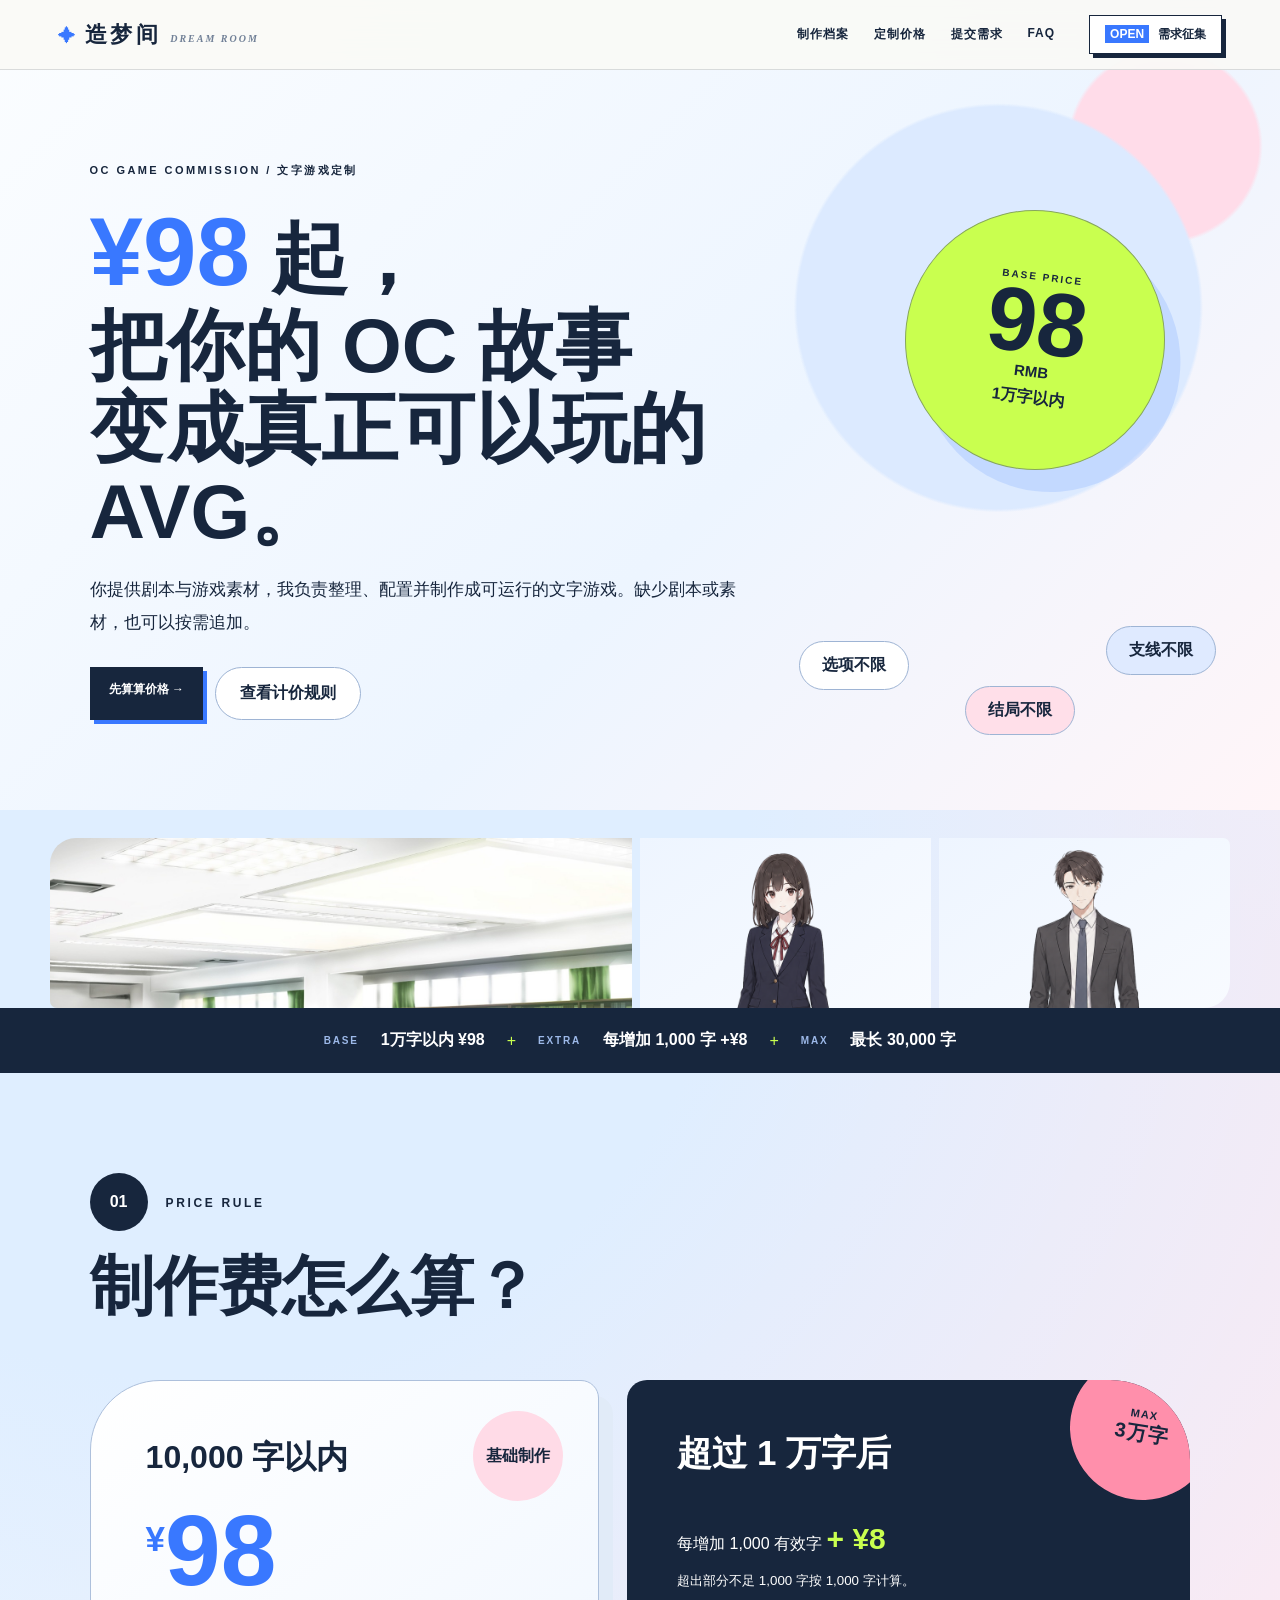
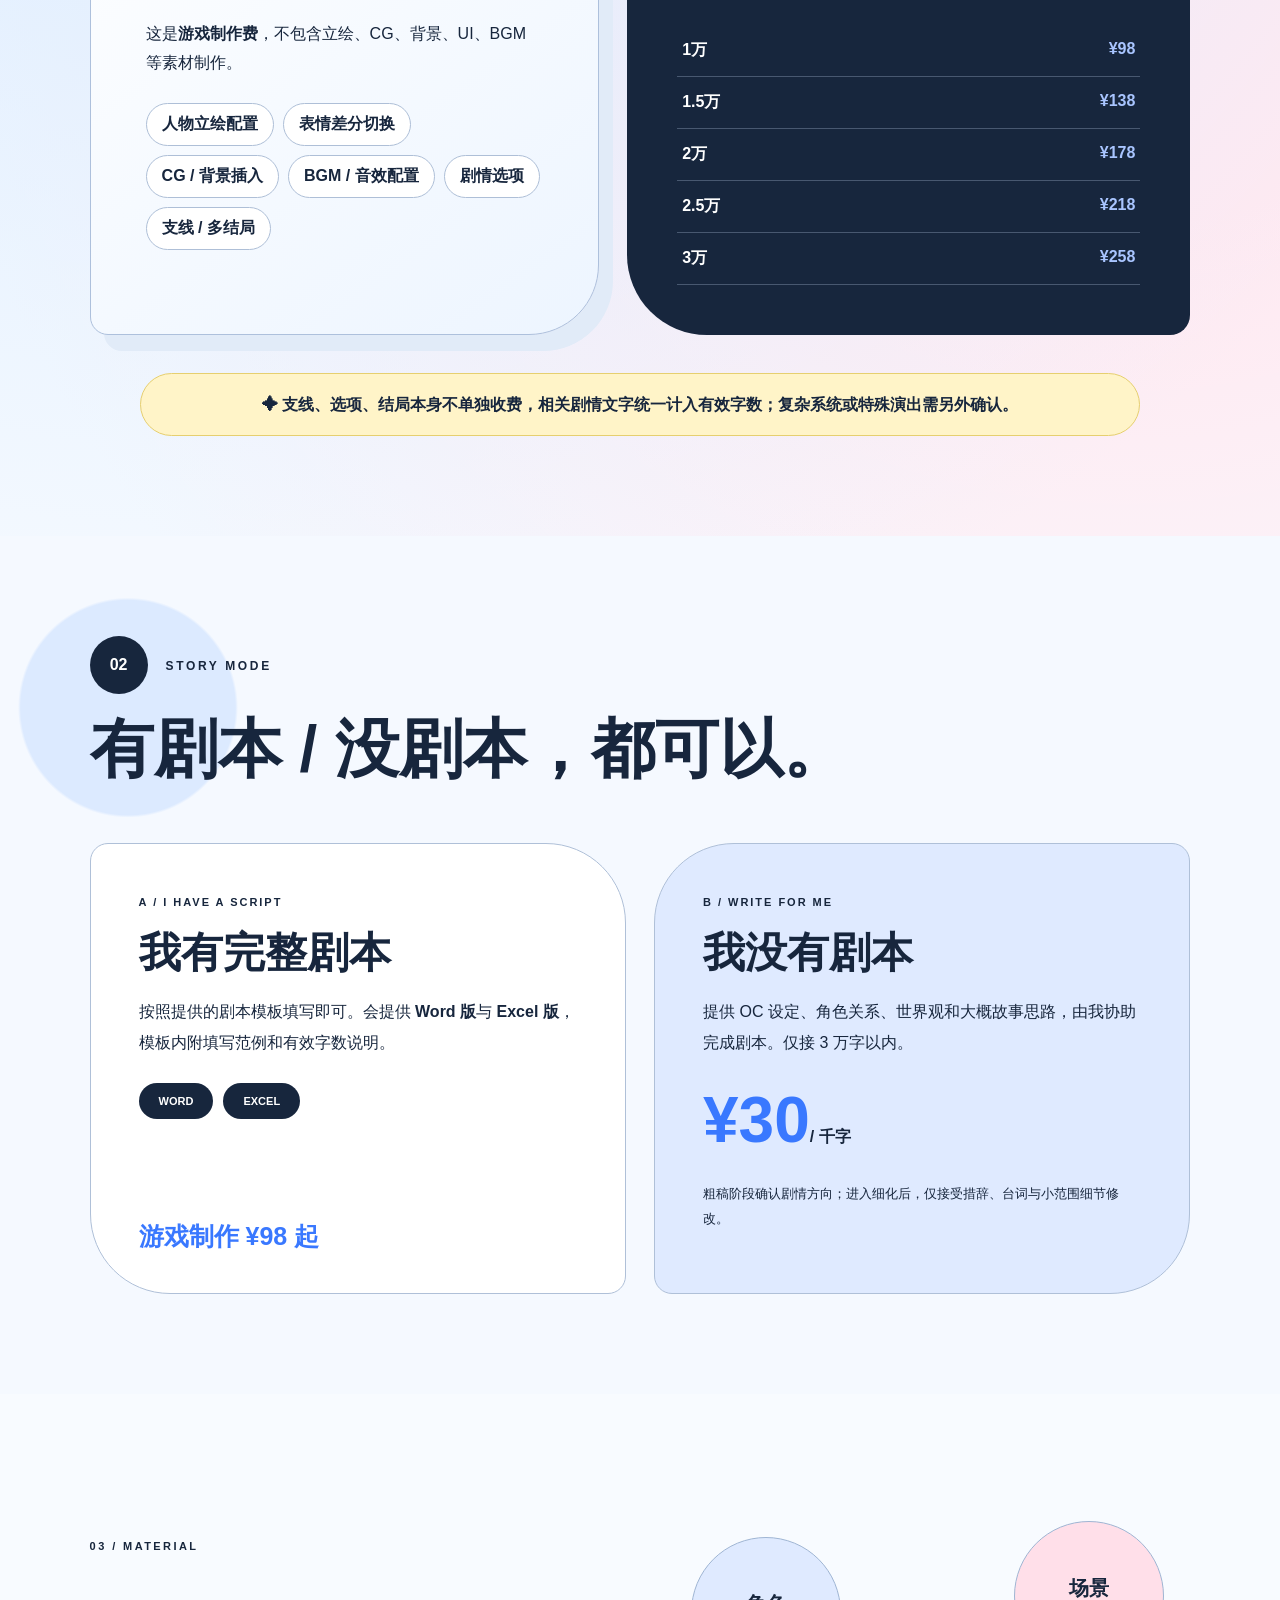
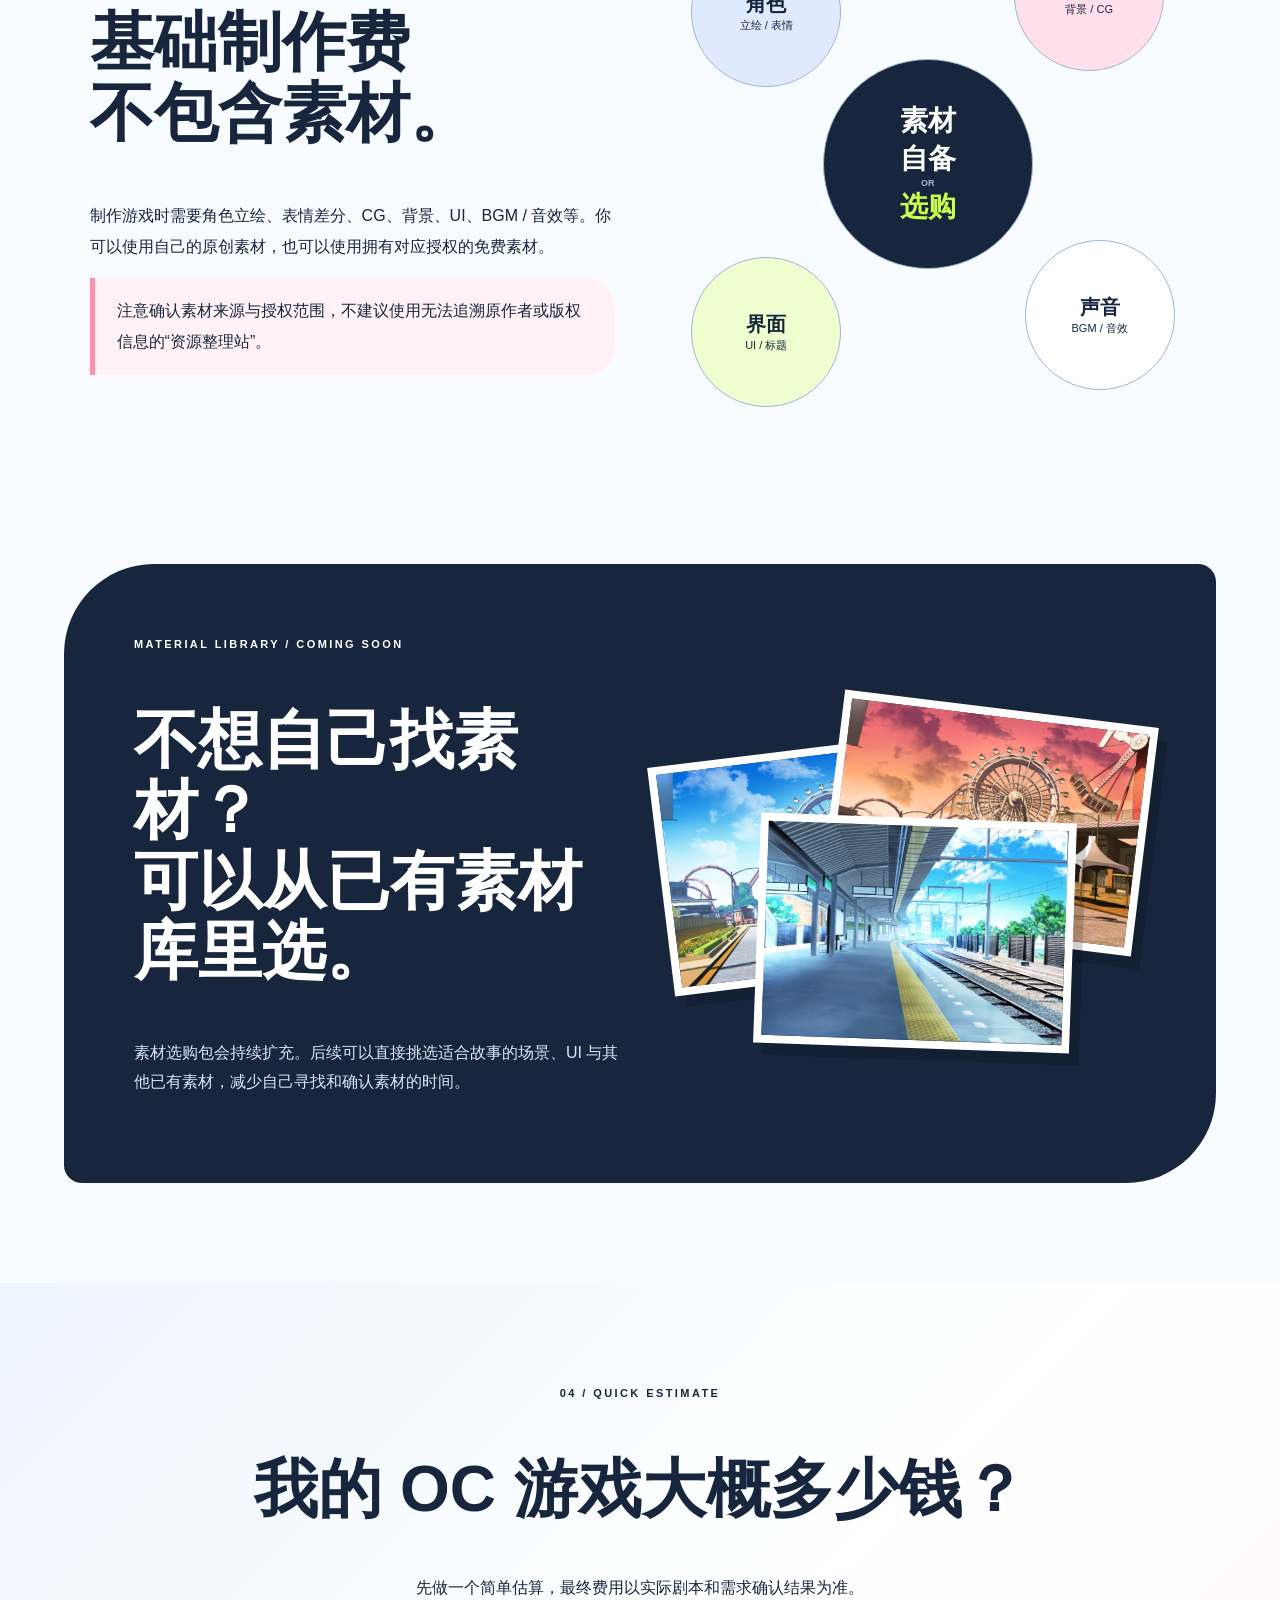
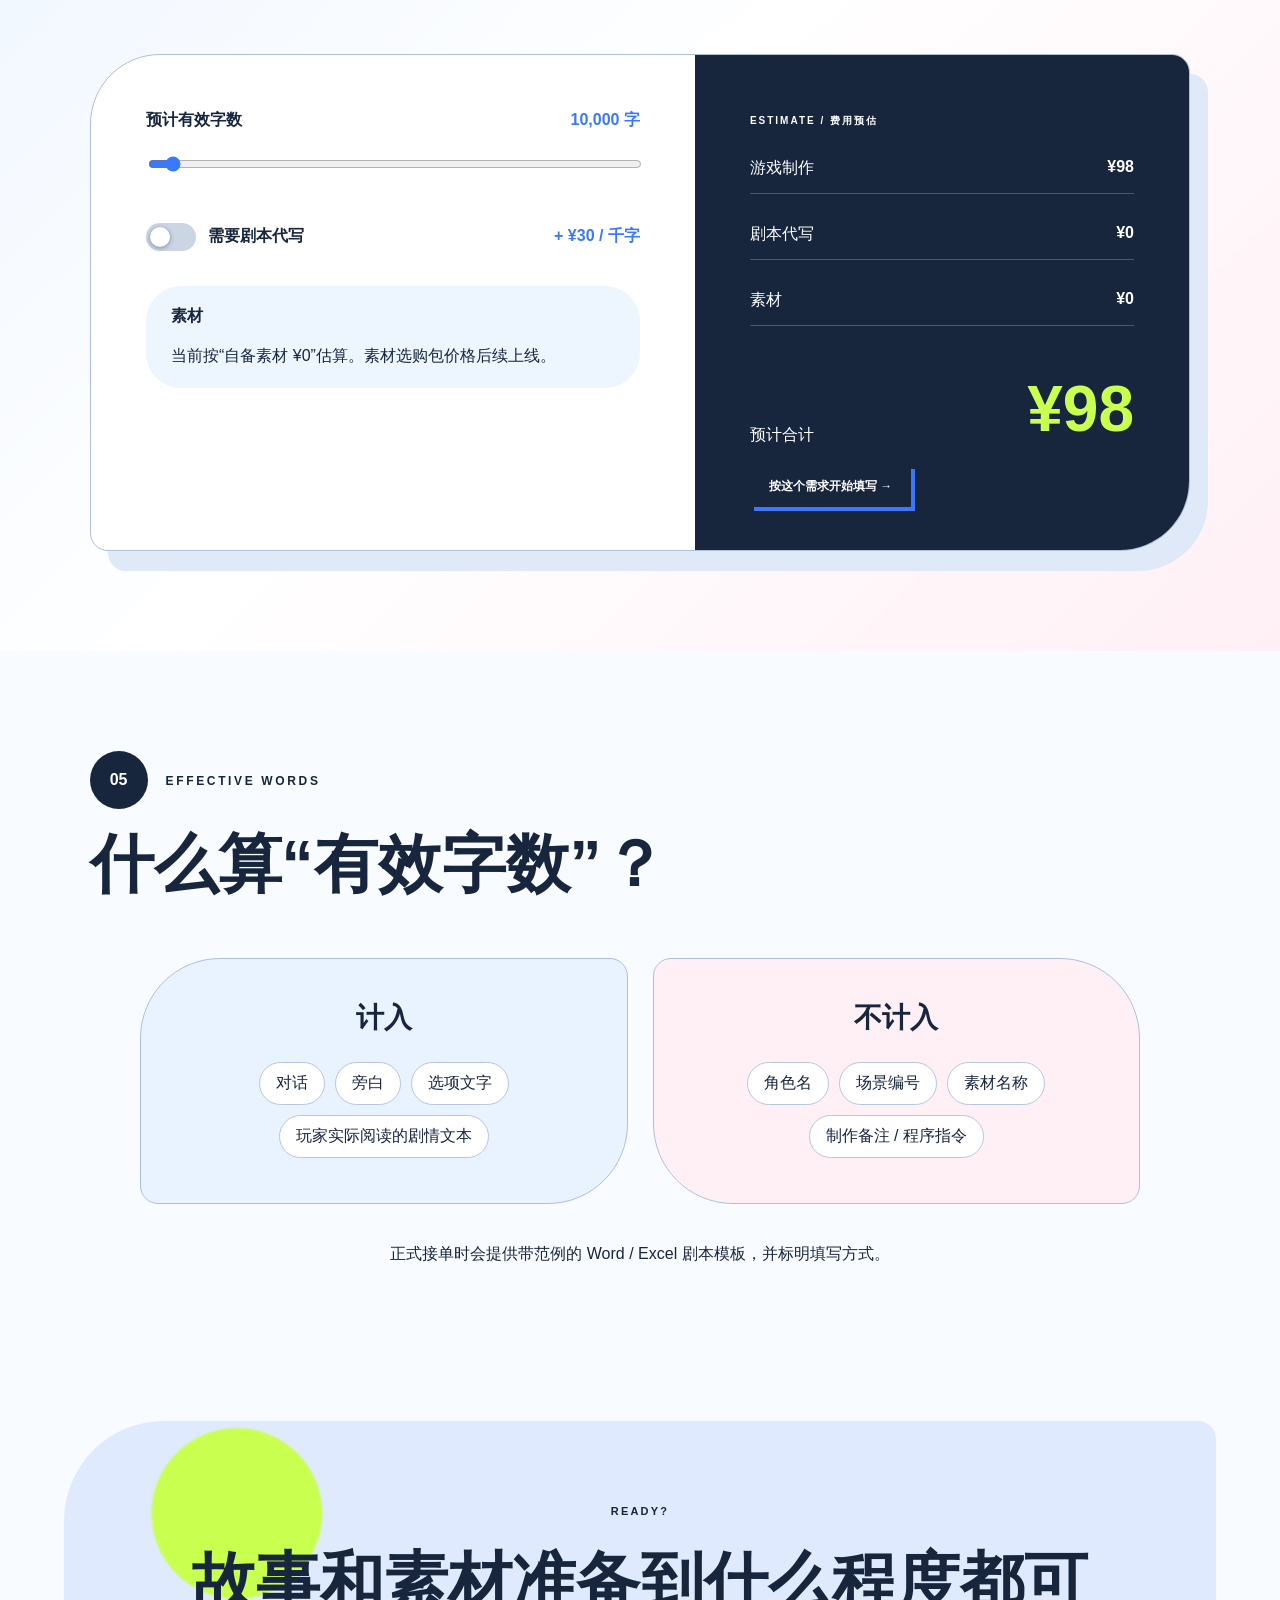
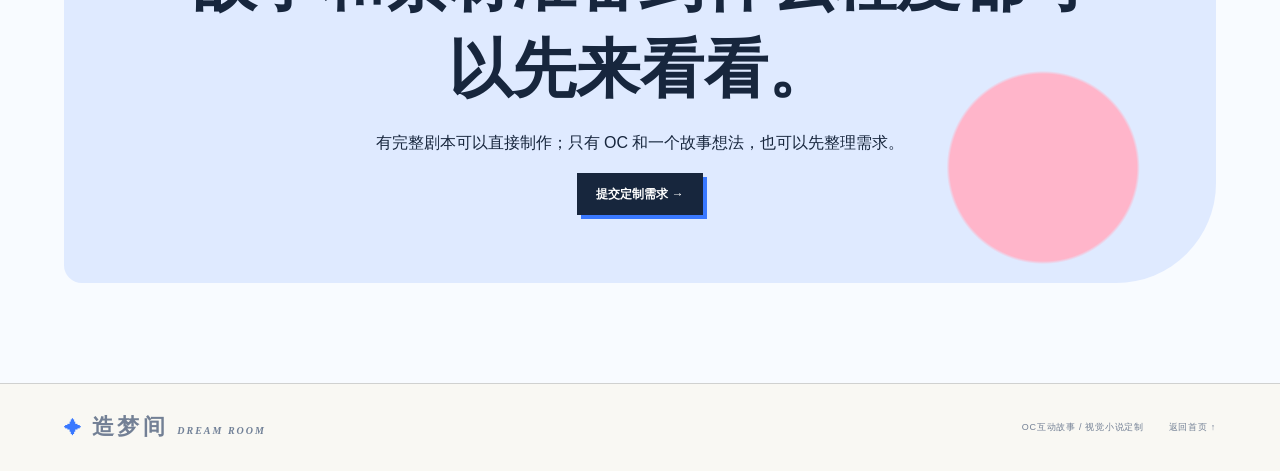
==== commit 7c58b97b: "Add files via upload" ====
--- a/commission.html
+++ b/commission.html
@@ -1,5 +1,5 @@
 <!doctype html><html lang="zh-CN"><head><meta charset="utf-8"><meta name="viewport" content="width=device-width,initial-scale=1"><title>定制价格｜造梦间</title><link rel="stylesheet" href="style.css"><link rel="stylesheet" href="subpages.css"><link rel="stylesheet" href="pricing.css"></head><body class="subpage"><header class="nav"><a class="brand" href="index.html"><span class="brand-star">✦</span><b>造梦间</b><em>DREAM ROOM</em></a><nav><a href="index.html#project">制作档案</a><a href="commission.html">定制价格</a><a href="request.html">提交需求</a><a href="faq.html">FAQ</a></nav><a class="nav-ticket" href="request.html"><span>OPEN</span> 需求征集</a></header><main>
-<section class="price-hero"><div class="hero-copy"><span class="eyebrow">OC GAME COMMISSION / 文字游戏定制</span><h1><i>¥98</i> 起，<br>把你的 OC 故事<br><strong>变成真正可以玩的 AVG。</strong></h1><p>你提供剧本与游戏素材，我负责整理、配置并制作成可运行的文字游戏。缺少剧本或素材，也可以按需追加。</p><div class="hero-actions"><a class="btn-fill" href="#calculator">先算算价格 →</a><a class="soft-btn" href="#rules">查看计价规则</a></div></div><div class="price-sticker"><small>BASE PRICE</small><b>98</b><span>RMB</span><em>1万字以内</em></div><div class="bubble b1">选项不限</div><div class="bubble b2">结局不限</div><div class="bubble b3">支线不限</div></section>
+<section class="price-hero"><div class="hero-copy"><span class="eyebrow">OC GAME COMMISSION / 文字游戏定制</span><h1><i>¥98</i> 起，<br>把你的 OC 故事<br><strong>变成真正可以玩的 AVG。</strong></h1><p>你提供剧本与游戏素材，我负责整理、配置并制作成可运行的文字游戏。缺少剧本或素材，也可以按需追加。</p><div class="hero-actions"><a class="btn-fill" href="#calculator">先算算价格 →</a><a class="soft-btn" href="#rules">查看计价规则</a></div></div><div class="price-sticker"><small>BASE PRICE</small><b>98</b><span>RMB</span><em>1万字以内</em></div><div class="bubble b1">选项不限</div><div class="bubble b2">结局不限</div><div class="bubble b3">支线不限</div></section><div class="sub-visual-strip"><img src="assets/library.jpg" alt="图书馆场景"><img src="assets/female-student.png" class="portrait" alt="学生角色"><img src="assets/male-office.png" class="portrait" alt="上班族角色"></div>
 <section class="price-strip"><span>BASE</span><b>1万字以内 ¥98</b><i>+</i><span>EXTRA</span><b>每增加 1,000 字 +¥8</b><i>+</i><span>MAX</span><b>最长 30,000 字</b></section>
 <section class="pricing-section" id="rules"><div class="sub-title"><b>01</b><span>PRICE RULE</span><h2>制作费怎么算？</h2></div><div class="price-layout"><article class="main-price-card"><div class="round-label">基础制作</div><h3>10,000 字以内</h3><div class="huge-price"><sup>¥</sup>98</div><p>这是<strong>游戏制作费</strong>，不包含立绘、CG、背景、UI、BGM 等素材制作。</p><div class="included"><span>人物立绘配置</span><span>表情差分切换</span><span>CG / 背景插入</span><span>BGM / 音效配置</span><span>剧情选项</span><span>支线 / 多结局</span></div></article><div class="price-ruler"><h3>超过 1 万字后</h3><p>每增加 1,000 有效字 <strong>+ ¥8</strong><br><small>超出部分不足 1,000 字按 1,000 字计算。</small></p><div class="ruler-list"><span><b>1万</b><em>¥98</em></span><span><b>1.5万</b><em>¥138</em></span><span><b>2万</b><em>¥178</em></span><span><b>2.5万</b><em>¥218</em></span><span><b>3万</b><em>¥258</em></span></div><div class="limit-orb">MAX<br><b>3万字</b></div></div></div><div class="notice-pill">✦ 支线、选项、结局本身不单独收费，相关剧情文字统一计入有效字数；复杂系统或特殊演出需另外确认。</div></section>
 <section class="script-section"><div class="sub-title"><b>02</b><span>STORY MODE</span><h2>有剧本 / 没剧本，都可以。</h2></div><div class="script-cards"><article class="script-card have"><span>A / I HAVE A SCRIPT</span><h3>我有完整剧本</h3><p>按照提供的剧本模板填写即可。会提供 <b>Word 版</b>与 <b>Excel 版</b>，模板内附填写范例和有效字数说明。</p><div class="doc-pills"><i>WORD</i><i>EXCEL</i></div><strong>游戏制作 ¥98 起</strong></article><article class="script-card need"><span>B / WRITE FOR ME</span><h3>我没有剧本</h3><p>提供 OC 设定、角色关系、世界观和大概故事思路，由我协助完成剧本。仅接 3 万字以内。</p><div class="writer-price"><b>¥30</b><em>/ 千字</em></div><p class="mini">粗稿阶段确认剧情方向；进入细化后，仅接受措辞、台词与小范围细节修改。</p></article></div></section>
--- a/style.css
+++ b/style.css
@@ -106,3 +106,189 @@
 
 @media(max-width:1050px){.commission-deck{grid-template-columns:1fr 1fr;grid-template-rows:auto}.card-character,.card-story,.card-interaction,.card-visual{grid-column:auto;grid-row:auto;min-height:480px}.process-track{grid-template-columns:1fr 1fr}.process-track:before{display:none}.round-chip{display:none}}
 @media(max-width:720px){.hero-card{clip-path:none;border-radius:28px;padding:26px 22px}.hero-card-head:after{left:22px;right:22px}.hero h1{font-size:42px}.project-board{grid-template-columns:1fr}.snapshot-row figure{border-radius:22px}.snapshot-row img{border-radius:16px}.commission-deck{grid-template-columns:1fr}.deck-card{min-height:500px;border-radius:28px 8px 28px 8px}.process-track{grid-template-columns:1fr}.process-card{min-height:220px}.contact-copy{padding:26px 22px}}
+
+/* ===== V0.6 homepage compact + logo ===== */
+.brand-logo{display:flex!important;align-items:center;min-width:0;text-decoration:none}.brand-logo img{display:block;width:190px;height:58px;object-fit:contain;object-position:left center}.nav .brand-logo{padding:0}.footer-logo img{width:180px;height:auto}.footer-logo{filter:none}
+.home-shortcuts{position:relative;padding:96px max(6vw,24px) 100px;overflow:hidden;background:linear-gradient(135deg,#f7fbff 0%,#fff 46%,#f5f0ff 100%)}.home-shortcuts:before{content:"DREAM";position:absolute;right:-2vw;top:-30px;font:900 clamp(100px,18vw,260px)/1 sans-serif;color:rgba(65,110,220,.045);letter-spacing:-.08em}.shortcut-head{position:relative;max-width:720px;margin:0 auto 44px;text-align:center}.shortcut-head>span{font-weight:800;letter-spacing:.18em;font-size:12px;color:#3269e8}.shortcut-head h2{font-size:clamp(36px,5vw,66px);line-height:1.06;margin:16px 0}.shortcut-head h2 i{font-style:normal;color:#3269e8}.shortcut-head p{line-height:1.8;color:#647086}.shortcut-grid{position:relative;display:grid;grid-template-columns:repeat(3,1fr);gap:18px;max-width:1180px;margin:auto}.shortcut-card{min-height:300px;padding:28px;border:1px solid #d7dfed;background:rgba(255,255,255,.88);text-decoration:none;color:#15233b;box-shadow:8px 10px 0 rgba(55,105,220,.08);transition:.2s transform,.2s box-shadow;position:relative;overflow:hidden}.shortcut-card:hover{transform:translateY(-5px);box-shadow:10px 14px 0 rgba(55,105,220,.12)}.shortcut-card small{font-weight:900;letter-spacing:.14em;color:#3269e8}.shortcut-card strong{display:block;font-size:54px;line-height:1;margin:36px 0 10px;color:#3269e8}.shortcut-card h3{font-size:24px;margin:34px 0 10px}.shortcut-card p{color:#657086;line-height:1.7}.shortcut-card>b{position:absolute;left:28px;bottom:25px;font-size:13px}.round-mark{display:grid;place-items:center;width:86px;height:86px;border-radius:50%;margin:28px 0 0;background:#edf3ff;border:1px solid #b9caee;color:#3269e8;font:900 30px/1 sans-serif}.request-card{border-radius:38px 8px 38px 8px}.faq-card{border-radius:8px 38px 8px 38px}.price-card:after{content:"PRICE";position:absolute;right:-12px;top:78px;transform:rotate(90deg);font:900 52px/1 sans-serif;color:rgba(50,105,232,.06)}
+/* homepage: reduce vertical travel */
+.file-section{padding-top:72px!important;padding-bottom:78px!important}.project-board{margin-top:28px!important}.contact{min-height:520px!important}.scroll-note{display:none!important}
+@media(max-width:760px){.nav{padding:10px 14px!important;min-height:64px}.nav .brand-logo img{width:124px;height:42px}.nav nav{display:none!important}.nav-ticket{font-size:11px!important;padding:9px 11px!important}.hero{min-height:auto!important;padding-top:78px!important;padding-bottom:30px!important}.hero-card{margin-top:0!important}.hero-visual{margin-top:18px!important}.file-section{padding:54px 16px 58px!important}.snapshot-row{display:none!important}.project-sheet .progress-list div:nth-child(n+3){display:none}.home-shortcuts{padding:62px 16px 68px}.shortcut-head{margin-bottom:28px;text-align:left}.shortcut-head h2{font-size:38px}.shortcut-head p{font-size:14px}.shortcut-grid{grid-template-columns:1fr;gap:14px}.shortcut-card{min-height:220px;padding:22px}.shortcut-card strong{font-size:46px;margin:22px 0 4px}.shortcut-card h3{margin:20px 0 8px;font-size:22px}.shortcut-card>b{left:22px;bottom:20px}.round-mark{width:64px;height:64px;margin-top:18px}.contact{min-height:430px!important}.contact-copy{padding-top:50px!important;padding-bottom:50px!important}.footer-logo img{width:130px}}
+
+/* ===== V0.7 mobile keeps horizontal banner compositions ===== */
+@media (max-width: 820px){
+  /* Do not turn the hero into two vertical blocks. Keep it as one landscape banner. */
+  .hero{
+    position:relative!important;
+    min-height:0!important;
+    height:auto!important;
+    aspect-ratio:16/9;
+    padding:64px 0 0!important;
+    overflow:hidden!important;
+  }
+  .hero-bg{inset:64px 0 0!important}
+  .hero-script{top:70px!important;left:1.5vw!important;font-size:20vw!important}
+  .hero-gridmark{top:20%!important;right:-12%!important;width:55vw!important;height:55vw!important}
+  .hero-orb{transform:scale(.5)}
+
+  .hero-card{
+    position:absolute!important;
+    left:3.2%!important;
+    top:22%!important;
+    width:47%!important;
+    margin:0!important;
+    padding:11px 12px 12px!important;
+    border-radius:13px 5px 13px 5px!important;
+    clip-path:none!important;
+    box-shadow:5px 6px 0 rgba(57,120,238,.10),0 10px 24px rgba(31,62,101,.10)!important;
+  }
+  .hero-card-head{font-size:5px!important;letter-spacing:.10em!important}
+  .hero-card-head:after{display:none!important}
+  .hero-title{padding:10px 0 8px!important}
+  .hero-title small{font-size:7px!important}
+  .hero h1{font-size:clamp(17px,5.1vw,25px)!important;line-height:1.06!important;margin:5px 0 7px!important}
+  .hero-title p{font-size:5.5px!important;letter-spacing:.08em!important}
+  .hero-actions{display:flex!important;flex-direction:row!important;gap:5px!important}
+  .btn-fill,.btn-line{font-size:5.5px!important;padding:6px 7px!important;white-space:nowrap}
+  .btn-fill{box-shadow:2px 2px 0 var(--blue)!important}
+  .hero-meta{display:none!important}
+
+  .hero-visual{
+    position:absolute!important;
+    right:-1%!important;
+    top:13%!important;
+    width:55%!important;
+    height:84%!important;
+    margin:0!important;
+  }
+  .photo-frame{right:0!important;top:12%!important;width:79%!important;height:68%!important;padding:4px!important}
+  .photo-frame:before{inset:7px!important}
+  .photo-label{right:5px!important;bottom:5px!important;padding:3px 4px!important;font-size:4.5px!important}
+  .hero-girl{height:96%!important;left:-3%!important;bottom:-12%!important}
+  .mini-a{width:24%!important;height:25%!important;right:2%!important;bottom:1%!important;padding:3px 3px 9px!important}
+  .mini-b{width:21%!important;height:21%!important;right:30%!important;top:3%!important;padding:3px 3px 9px!important}
+  .mini-polaroid span{font-size:3.5px!important;bottom:2px!important;left:3px!important}
+  .st1{width:20px!important;height:20px!important;font-size:9px!important;right:2%!important;top:3%!important}
+  .st2{width:24px!important;height:14px!important;font-size:6px!important;right:18%!important;bottom:5%!important}
+  .st3{font-size:4px!important;padding:3px 4px!important;right:-2%!important}
+
+  /* Project remains a single landscape board instead of screen + sheet stacking. */
+  .file-section{padding:42px 12px 44px!important}
+  .file-title-row{flex-direction:row!important;align-items:center!important;gap:10px!important;margin-bottom:18px!important}
+  .chapter-tag{grid-template-columns:34px auto!important;column-gap:8px!important}
+  .chapter-tag>span{width:34px!important;height:34px!important;font-size:13px!important}
+  .chapter-tag b{font-size:17px!important}
+  .chapter-tag em{font-size:5px!important}
+  .status-ribbon{font-size:5px!important;padding:5px 8px!important}
+  .status-ribbon:before{display:none!important}
+  .round-chip{display:none!important}
+  .giant-word{font-size:18vw!important;top:26px!important;left:4px!important}
+
+  .project-board{
+    display:grid!important;
+    grid-template-columns:1.45fr .82fr!important;
+    gap:8px!important;
+    align-items:stretch!important;
+    margin-top:0!important;
+  }
+  .project-board:after{display:none!important}
+  .screen-frame{padding:5px!important;box-shadow:3px 4px 0 rgba(24,35,53,.055),0 8px 16px rgba(44,67,94,.08)!important}
+  .frame-top,.frame-bottom{font-size:4px!important;padding:2px 1px!important}
+  .frame-top b{padding:1px 3px!important}
+  .snapshot-row{display:none!important}
+  .project-sheet{
+    min-height:0!important;
+    height:100%!important;
+    padding:12px 10px 10px!important;
+    border-radius:14px 5px 14px 5px!important;
+    box-shadow:3px 4px 0 #dfeaff,0 8px 16px rgba(31,62,101,.08)!important;
+  }
+  .project-sheet:after{width:42px!important;height:42px!important;right:-14px!important;top:30px!important}
+  .sheet-kicker{font-size:4.5px!important}
+  .project-sheet h2{font-size:15px!important;line-height:1.08!important;margin:5px 0 6px!important}
+  .project-sheet .lead{font-size:7px!important;line-height:1.35!important;margin:0 0 5px!important}
+  .project-sheet p:not(.lead){display:none!important}
+  .progress-list{margin-top:5px!important}
+  .progress-list>div{font-size:5px!important;margin-top:4px!important;gap:2px!important}
+  .progress-list i{height:3px!important}
+  .project-sheet .progress-list div:nth-child(n+3){display:none!important}
+  .sheet-stamp{display:none!important}
+
+  /* Quick-start becomes one compact horizontal strip, not three tall mobile cards. */
+  .home-shortcuts{padding:42px 12px 48px!important}
+  .shortcut-head{max-width:none!important;margin:0 0 18px!important;text-align:left!important}
+  .shortcut-head>span{font-size:7px!important}
+  .shortcut-head h2{font-size:25px!important;margin:8px 0!important}
+  .shortcut-head p{font-size:9px!important;line-height:1.45!important;max-width:90%}
+  .shortcut-grid{grid-template-columns:repeat(3,1fr)!important;gap:6px!important}
+  .shortcut-card{min-height:142px!important;padding:10px 8px!important;border-radius:14px 4px 14px 4px!important;box-shadow:3px 4px 0 rgba(55,105,220,.07)!important}
+  .shortcut-card small{font-size:5px!important}
+  .shortcut-card strong{font-size:24px!important;margin:16px 0 4px!important}
+  .shortcut-card h3{font-size:11px!important;line-height:1.2!important;margin:11px 0 0!important}
+  .shortcut-card p,.shortcut-card>b{display:none!important}
+  .round-mark{width:34px!important;height:34px!important;margin-top:15px!important;font-size:14px!important}
+  .price-card:after{font-size:24px!important;top:44px!important}
+
+  /* Ending CTA is also a landscape banner. */
+  .contact{
+    position:relative!important;
+    height:auto!important;
+    min-height:0!important;
+    aspect-ratio:16/7!important;
+    padding:0!important;
+    overflow:hidden!important;
+  }
+  .contact-copy{
+    position:absolute!important;
+    left:5%!important;
+    top:15%!important;
+    width:55%!important;
+    padding:12px 13px!important;
+    border-radius:14px 5px 14px 5px!important;
+  }
+  .contact-copy>span{font-size:4.5px!important}
+  .contact h2{font-size:19px!important;line-height:1.08!important;margin:6px 0 7px!important}
+  .contact p{display:none!important}
+  .contact button{margin-top:4px!important;padding:6px 8px!important;font-size:6px!important;box-shadow:2px 2px 0 var(--blue)!important}
+  .contact-girl{height:118%!important;right:1%!important;bottom:-32%!important;opacity:.92!important}
+  .contact-ticket{display:none!important}
+  .contact-bgword{font-size:24vw!important}
+
+  footer{padding:14px 12px!important;display:flex!important;flex-direction:row!important;align-items:center!important;gap:8px!important}
+  footer p{font-size:6px!important;margin:0 auto 0 0!important}
+  footer span{font-size:6px!important}
+  .footer-logo img{width:92px!important}
+}
+
+
+/* ===== V0.8 homepage process restored ===== */
+.home-process{padding-top:88px!important;padding-bottom:96px!important;background:linear-gradient(180deg,#fbfdff 0%,#f7f4ff 100%)}
+.home-process .file-title-row{margin-bottom:42px}
+.home-process .process-card{min-height:230px}
+@media(max-width:760px){
+  .home-process{padding:44px 12px 50px!important}
+  .home-process .file-title-row{flex-direction:row!important;align-items:center!important;gap:10px!important;margin-bottom:18px!important}
+  .home-process .chapter-tag{grid-template-columns:34px auto!important;column-gap:8px!important}
+  .home-process .chapter-tag>span{width:34px!important;height:34px!important;font-size:13px!important}
+  .home-process .chapter-tag b{font-size:17px!important}
+  .home-process .chapter-tag em{font-size:5px!important}
+  .home-process .status-ribbon{font-size:5px!important;padding:5px 8px!important;white-space:nowrap}
+  .home-process .giant-word{font-size:18vw!important;top:26px!important;left:4px!important}
+  .home-process .process-track{grid-template-columns:repeat(4,1fr)!important;gap:6px!important;align-items:stretch!important}
+  .home-process .process-track:before{display:block!important;left:7%!important;right:7%!important;top:34px!important;height:2px!important}
+  .home-process .process-card{min-height:150px!important;padding:52px 6px 10px!important;border-radius:14px 4px 14px 4px!important;box-shadow:3px 4px 0 rgba(31,62,101,.06),0 8px 14px rgba(31,62,101,.05)!important}
+  .home-process .process-card:before{width:38px!important;height:38px!important;top:15px!important;box-shadow:0 0 0 5px #f5f9ff,inset 0 0 0 1px rgba(24,35,53,.10)!important}
+  .home-process .process-card>span{top:25px!important;font-size:13px!important}
+  .home-process .process-card small{font-size:4px!important;margin-top:3px!important;letter-spacing:.09em!important}
+  .home-process .process-card h3{font-size:9px!important;line-height:1.2!important;margin:7px 0 4px!important}
+  .home-process .process-card p{font-size:5.5px!important;line-height:1.35!important;margin:0!important;color:#6a7789!important}
+  .home-process .process-track>i{display:none!important}
+}
+
+/* ===== V0.9 visual storytelling upgrade ===== */
+.shortcut-intro{position:relative;display:grid;grid-template-columns:1.08fr .92fr;max-width:1180px;margin:0 auto 34px;min-height:360px;border-radius:34px 8px 34px 8px;overflow:hidden;background:#fff;box-shadow:0 20px 50px rgba(31,62,101,.10)}
+.shortcut-scene{position:relative;min-height:360px;overflow:hidden}.shortcut-scene:after{content:"";position:absolute;inset:0;background:linear-gradient(90deg,transparent 55%,rgba(255,255,255,.9) 100%)}.shortcut-scene>img{width:100%;height:100%;object-fit:cover;display:block}.shortcut-scene>span{position:absolute;z-index:2;left:18px;bottom:18px;background:#fff;padding:8px 12px;border-radius:999px;font:800 9px Arial;letter-spacing:.12em;box-shadow:0 6px 18px #31445b22}
+.shortcut-copy{position:relative;z-index:2;padding:48px 42px 34px;margin-left:-40px;align-self:center}.shortcut-copy>span{font-weight:900;letter-spacing:.18em;font-size:10px;color:var(--blue)}.shortcut-copy h2{font-size:clamp(34px,4vw,58px);line-height:1.08;margin:13px 0 16px}.shortcut-copy h2 i{font-style:normal;color:var(--blue)}.shortcut-copy p{color:#647086;line-height:1.75;font-size:13px}.cast-peek{height:78px;margin-top:18px;display:flex;align-items:flex-end;gap:4px;border-top:1px dashed #ccd7e8;position:relative}.cast-peek img{height:88px;width:58px;object-fit:contain;object-position:bottom}.cast-peek b{margin:0 0 12px 8px;font:900 9px Arial;letter-spacing:.13em;color:#74829a}
+.process-visual{max-width:1240px;margin:auto;display:grid;grid-template-columns:.82fr 1.18fr;gap:22px;align-items:stretch}.process-scene{position:relative;overflow:hidden;min-height:390px;border-radius:34px 8px 34px 8px;box-shadow:0 18px 42px rgba(31,62,101,.10)}.process-scene>img:first-child{width:100%;height:100%;object-fit:cover;display:block;filter:saturate(.85) brightness(1.04)}.process-scene:after{content:"";position:absolute;inset:0;background:linear-gradient(0deg,rgba(16,31,52,.42),transparent 45%)}.process-scene>span{position:absolute;z-index:3;left:18px;bottom:18px;background:#fff;padding:8px 12px;border-radius:999px;font:800 8px Arial;letter-spacing:.12em}.process-scene .process-person{position:absolute;z-index:2;right:-5%;bottom:-24%;height:112%;width:auto;object-fit:contain;filter:drop-shadow(0 14px 15px #17233835)}
+.process-visual .process-track{display:grid;grid-template-columns:1fr 1fr;gap:12px}.process-visual .process-track:before{display:none}.process-visual .process-card{min-height:188px;padding:65px 18px 18px;text-align:left;border-radius:26px 7px 26px 7px;background:rgba(255,255,255,.94)}.process-visual .process-card:before{width:44px;height:44px;left:20px;top:17px;transform:none;box-shadow:0 0 0 6px #f5f9ff,inset 0 0 0 1px rgba(24,35,53,.10)}.process-visual .process-card>span{left:42px;top:28px;transform:translateX(-50%);font-size:15px}.process-visual .process-card small{position:absolute;right:16px;top:23px;margin:0}.process-visual .process-card h3{font-size:18px;margin:14px 0 8px}.process-visual .process-card p{font-size:10px;letter-spacing:.04em}
+.sub-visual-strip{max-width:1180px;margin:28px auto 0;height:170px;display:grid;grid-template-columns:1.4fr .7fr .7fr;gap:8px;overflow:hidden;border-radius:26px 7px 26px 7px}.sub-visual-strip img{width:100%;height:100%;object-fit:cover}.sub-visual-strip .portrait{object-fit:contain;background:linear-gradient(145deg,#eef5ff,#fff);object-position:center 15%}
+@media(max-width:760px){.shortcut-intro{grid-template-columns:1.15fr .85fr;min-height:175px;margin-bottom:16px;border-radius:16px 5px 16px 5px}.shortcut-scene{min-height:175px}.shortcut-scene>span{font-size:4px;left:6px;bottom:6px;padding:3px 5px}.shortcut-copy{padding:15px 10px 10px;margin-left:-12px}.shortcut-copy>span{font-size:4px}.shortcut-copy h2{font-size:15px;margin:5px 0 6px}.shortcut-copy p{font-size:5.5px;line-height:1.4}.cast-peek{height:38px;margin-top:5px}.cast-peek img{height:43px;width:25px}.cast-peek b{font-size:3.8px;margin:0 0 5px 2px}.process-visual{grid-template-columns:.8fr 1.2fr;gap:6px}.process-scene{min-height:190px;border-radius:15px 4px 15px 4px}.process-scene>span{font-size:3.5px;left:5px;bottom:5px;padding:3px 5px}.process-scene .process-person{height:105%;right:-20%;bottom:-25%}.home-process .process-visual .process-track{grid-template-columns:1fr 1fr!important;gap:5px!important}.home-process .process-visual .process-card{min-height:92px!important;padding:36px 5px 6px!important;text-align:left!important;border-radius:11px 3px 11px 3px!important}.home-process .process-visual .process-card:before{width:24px!important;height:24px!important;left:7px!important;top:7px!important;transform:none!important;box-shadow:0 0 0 3px #f5f9ff!important}.home-process .process-visual .process-card>span{left:19px!important;top:14px!important;transform:translateX(-50%)!important;font-size:8px!important}.home-process .process-visual .process-card small{right:5px!important;top:10px!important;font-size:3px!important}.home-process .process-visual .process-card h3{font-size:7.5px!important;margin:3px 0!important}.home-process .process-visual .process-card p{font-size:4px!important}.sub-visual-strip{height:88px;margin:14px 14px 0;border-radius:14px 4px 14px 4px}}
